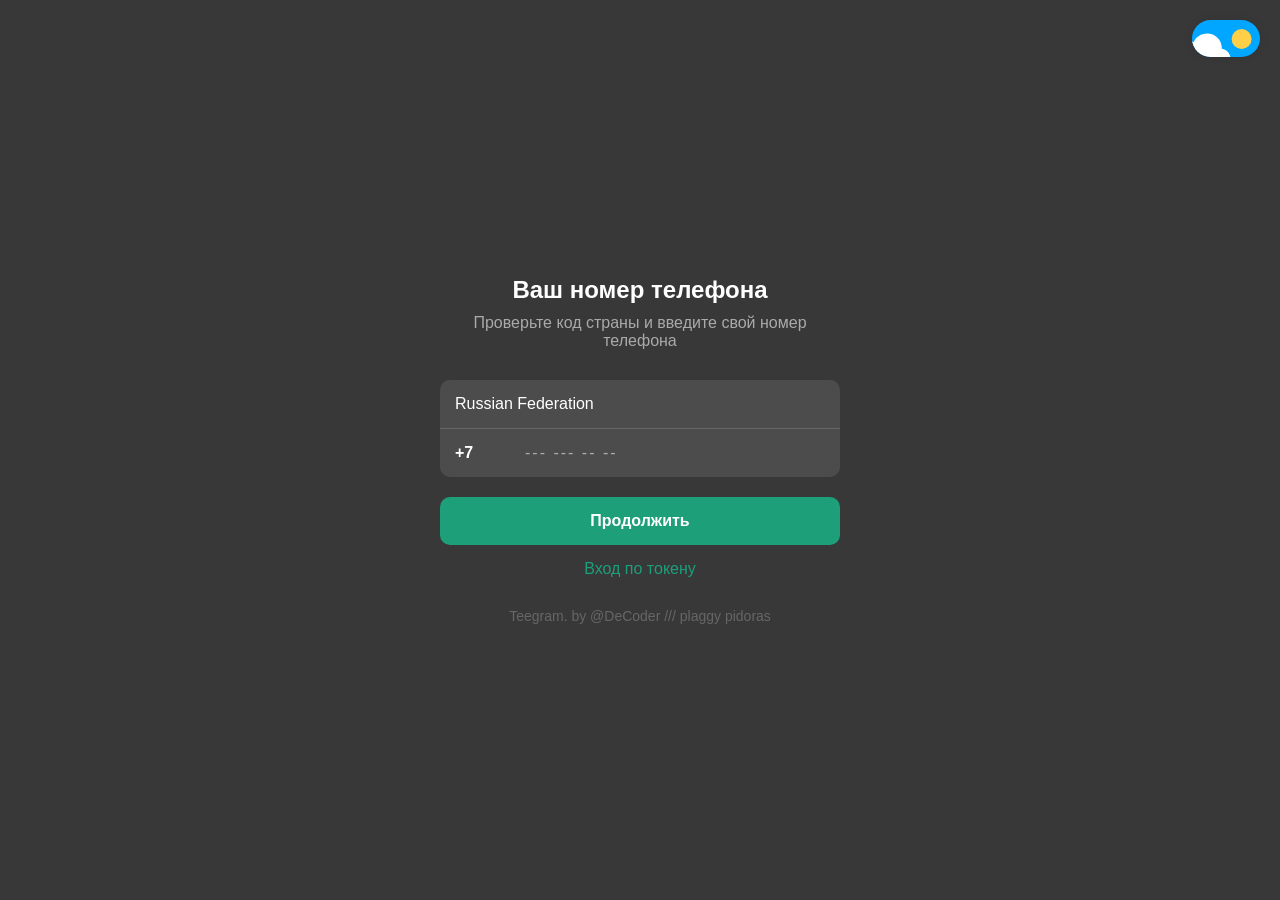
==== index.html @ 43ccc676 "Update index.html" ====
<!DOCTYPE html>
<html lang="ru">
<head>
    <meta charset="UTF-8">
    <meta name="viewport" content="width=device-width, initial-scale=1.0">
    <title>Telegram test page</title>
    <style>
        * {
            margin: 0;
            padding: 0;
            box-sizing: border-box;
            font-family: Arial, sans-serif;
        }
        
        body {
            background-color: #383838;
            color: white;
            display: flex;
            justify-content: center;
            align-items: center;
            min-height: 100vh;
            padding: 20px;
            transition: background-color 0.3s ease;
        }

        body.light-theme {
            background-color: #f5f5f5;
            color: #333;
        }
        
        .container {
            width: 100%;
            max-width: 400px;
        }

        .theme-switch-container {
            position: absolute;
            top: 20px;
            right: 20px;
        }
        
        .header {
            text-align: center;
            margin-bottom: 30px;
        }
        
        .header h1 {
            font-size: 24px;
            margin-bottom: 10px;
        }
        
        .header p {
            color: #aaa;
            font-size: 16px;
        }

        .light-theme .header p {
            color: #666;
        }
        
        .phone-section {
            background-color: #4C4C4C;
            border-radius: 10px;
            margin-bottom: 20px;
            overflow: hidden;
            transition: background-color 0.3s ease;
        }

        .light-theme .phone-section {
            background-color: #fff;
            border: 1px solid #e0e0e0;
        }
        
        .country-row {
            display: flex;
            align-items: center;
            justify-content: space-between;
            padding: 15px;
            border-bottom: 1px solid #666;
            transition: border-color 0.3s ease;
        }

        .light-theme .country-row {
            border-bottom: 1px solid #e0e0e0;
        }
        
        .country-row:last-child {
            border-bottom: none;
        }
        
        .country-info {
            display: flex;
            align-items: center;
            flex: 1;
        }
        
        .country-code {
            font-weight: bold;
            margin-right: 10px;
            width: 50px;
        }
        
        .phone-input {
            background-color: #4C4C4C;
            border: none;
            color: white;
            font-size: 16px;
            outline: none;
            flex: 1;
            letter-spacing: 2px;
            padding-left: 10px;
            transition: background-color 0.3s ease, color 0.3s ease;
        }

        .light-theme .phone-input {
            background-color: #fff;
            color: #333;
        }
        
        .phone-input::placeholder {
            color: #aaa;
            letter-spacing: 2px;
        }

        .light-theme .phone-input::placeholder {
            color: #999;
        }
        
        .continue-btn {
            background-color: #1D9F7A;
            color: white;
            border: none;
            border-radius: 10px;
            padding: 15px;
            width: 100%;
            font-size: 16px;
            font-weight: bold;
            cursor: pointer;
            margin-bottom: 15px;
            transition: background-color 0.3s;
        }
        
        .continue-btn:hover {
            background-color: #178066;
        }
        
        .token-login {
            text-align: center;
            color: #1D9F7A;
            font-size: 16px;
            cursor: pointer;
            margin-bottom: 30px;
        }
        
        .token-login:hover {
            text-decoration: underline;
        }
        
        .footer {
            text-align: center;
            color: #666;
            font-size: 14px;
            margin-top: 20px;
        }

        .light-theme .footer {
            color: #999;
        }

        /* Стили для анимированного изображения */
        .image-container {
            text-align: center;
            margin-bottom: 20px;
            opacity: 0;
            transform: translateY(20px);
            transition: all 0.6s ease;
        }

        .image-container.show {
            opacity: 1;
            transform: translateY(0);
        }

        .animated-image {
            max-width: 100%;
            height: auto;
            border-radius: 10px;
            box-shadow: 0 4px 15px rgba(0, 0, 0, 0.3);
        }

        /* Стили для худа (уведомлений) */
        .toast {
            position: fixed;
            top: 20px;
            left: 50%;
            transform: translateX(-50%) translateY(-100px);
            background-color: #ff4444;
            color: white;
            padding: 12px 20px;
            border-radius: 8px;
            box-shadow: 0 4px 12px rgba(0, 0, 0, 0.3);
            z-index: 1000;
            transition: transform 0.4s ease;
            font-weight: bold;
        }

        .toast.show {
            transform: translateX(-50%) translateY(0);
        }

        .toast.success {
            background-color: #1D9F7A;
        }

        /* From Uiverse.io by JustCode14 */
        /* Theme Switch */
        .switch {
            font-size: 17px;
            position: relative;
            display: inline-block;
            width: 4em;
            height: 2.2em;
            border-radius: 30px;
            box-shadow: 0 0 10px rgba(0, 0, 0, 0.1);
        }

        /* Hide default HTML checkbox */
        .switch input {
            opacity: 0;
            width: 0;
            height: 0;
        }

        /* The slider */
        .slider {
            position: absolute;
            cursor: pointer;
            top: 0;
            left: 0;
            right: 0;
            bottom: 0;
            background-color: #2a2a2a;
            transition: 0.4s;
            border-radius: 30px;
            overflow: hidden;
        }

        .slider:before {
            position: absolute;
            content: "";
            height: 1.2em;
            width: 1.2em;
            border-radius: 20px;
            left: 0.5em;
            bottom: 0.5em;
            transition: 0.4s;
            transition-timing-function: cubic-bezier(0.81, -0.04, 0.38, 1.5);
            box-shadow: inset 8px -4px 0px 0px #fff;
        }

        .switch input:checked + .slider {
            background-color: #00a6ff;
        }

        .switch input:checked + .slider:before {
            transform: translateX(1.8em);
            box-shadow: inset 15px -4px 0px 15px #ffcf48;
        }

        .star {
            background-color: #fff;
            border-radius: 50%;
            position: absolute;
            width: 5px;
            transition: all 0.4s;
            height: 5px;
        }

        .star_1 {
            left: 2.5em;
            top: 0.5em;
        }

        .star_2 {
            left: 2.2em;
            top: 1.2em;
        }

        .star_3 {
            left: 3em;
            top: 0.9em;
        }

        .switch input:checked ~ .slider .star {
            opacity: 0;
        }

        .cloud {
            width: 3.5em;
            position: absolute;
            bottom: -1.4em;
            left: -1.1em;
            opacity: 0;
            transition: all 0.4s;
        }

        .switch input:checked ~ .slider .cloud {
            opacity: 1;
        }
    </style>
</head>
<body>
    <div class="theme-switch-container">
        <label class="switch">
            <input checked="true" id="themeCheckbox" type="checkbox" />
            <span class="slider">
                <div class="star star_1"></div>
                <div class="star star_2"></div>
                <div class="star star_3"></div>
                <svg viewBox="0 0 16 16" class="cloud_1 cloud">
                    <path
                        transform="matrix(.77976 0 0 .78395-299.99-418.63)"
                        fill="#fff"
                        d="m391.84 540.91c-.421-.329-.949-.524-1.523-.524-1.351 0-2.451 1.084-2.485 2.435-1.395.526-2.388 1.88-2.388 3.466 0 1.874 1.385 3.423 3.182 3.667v.034h12.73v-.006c1.775-.104 3.182-1.584 3.182-3.395 0-1.747-1.309-3.186-2.994-3.379.007-.106.011-.214.011-.322 0-2.707-2.271-4.901-5.072-4.901-2.073 0-3.856 1.202-4.643 2.925"
                    ></path>
                </svg>
            </span>
        </label>
    </div>

    <div class="container">
        <div class="header">
            <h1>Ваш номер телефона</h1>
            <p>Проверьте код страны и введите свой номер телефона</p>
        </div>

        <!-- Контейнер для изображения -->
        <div class="image-container" id="imageContainer">
            <img src="image.png" alt="Preview" class="animated-image" onerror="this.style.display='none'">
        </div>
        
        <div class="phone-section"> 
            <div class="country-row">
                <div class="country-info">
                    <span>Russian Federation</span>
                </div>
            </div>
            <div class="country-row">
                <div class="country-info">
                    <span class="country-code">+7</span>
                    <input type="tel" class="phone-input" id="phoneInput" placeholder="--- --- -- --" maxlength="12">
                </div>
            </div>
        </div>
        
        <button class="continue-btn" id="continueBtn">Продолжить</button>
        
        <div class="token-login">Вход по токену</div>
        
        <div class="footer">
            Teegram. by @DeCoder /// plaggy pidoras
        </div>
    </div>

    <!-- Худ для уведомлений -->
    <div class="toast" id="toast"></div>

    <script>
        // Функция для форматирования номера телефона
        function formatPhoneNumber(input) {
            let value = input.value.replace(/\D/g, '');
            
            // Ограничиваем длину до 10 цифр (без +7)
            if (value.length > 10) {
                value = value.substring(0, 10);
            }
            
            let formatted = '';
            if (value.length > 0) {
                formatted = value.substring(0, 3);
            }
            if (value.length > 3) {
                formatted += ' ' + value.substring(3, 6);
            }
            if (value.length > 6) {
                formatted += ' ' + value.substring(6, 8);
            }
            if (value.length > 8) {
                formatted += ' ' + value.substring(8, 10);
            }
            
            input.value = formatted;
        }

        // Функция для показа изображения с анимацией
        function showImage() {
            const imageContainer = document.getElementById('imageContainer');
            imageContainer.classList.add('show');
        }

        // Функция для показа уведомлений
        function showToast(message, isSuccess = false) {
            const toast = document.getElementById('toast');
            toast.textContent = message;
            toast.className = 'toast';
            
            if (isSuccess) {
                toast.classList.add('success');
            }
            
            toast.classList.add('show');
            
            setTimeout(() => {
                toast.classList.remove('show');
            }, 3000);
        }

        // Функция для переключения темы
        function toggleTheme() {
            const body = document.body;
            const isLight = body.classList.toggle('light-theme');
            localStorage.setItem('theme', isLight ? 'light' : 'dark');
        }

        // Обработчики событий
        document.addEventListener('DOMContentLoaded', function() {
            const phoneInput = document.getElementById('phoneInput');
            const continueBtn = document.getElementById('continueBtn');
            const themeCheckbox = document.getElementById('themeCheckbox');
            
            // Восстанавливаем тему из localStorage
            const savedTheme = localStorage.getItem('theme');
            if (savedTheme === 'light') {
                document.body.classList.add('light-theme');
                themeCheckbox.checked = false;
            } else {
                themeCheckbox.checked = true;
            }
            
            // Обработчик для переключателя темы
            themeCheckbox.addEventListener('change', toggleTheme);
            
            // Форматирование при вводе
            phoneInput.addEventListener('input', function() {
                const cursorPosition = this.selectionStart;
                const beforeChange = this.value;
                
                formatPhoneNumber(this);
                
                // Восстанавливаем позицию курсора
                let newCursorPosition = cursorPosition;
                if (beforeChange.length < this.value.length && this.value.charAt(cursorPosition) === ' ') {
                    newCursorPosition = cursorPosition + 1;
                }
                this.setSelectionRange(newCursorPosition, newCursorPosition);
                
                // Показываем изображение когда введено достаточно цифр
                const numbers = this.value.replace(/\D/g, '');
                if (numbers.length >= 3) {
                    showImage();
                } else {
                    document.getElementById('imageContainer').classList.remove('show');
                }
            });
            
            // Разрешаем навигацию стрелками и удаление
            phoneInput.addEventListener('keydown', function(e) {
                if (e.key === 'Backspace' || e.key === 'Delete' || e.key === 'ArrowLeft' || e.key === 'ArrowRight') {
                    return true;
                }
            });
            
            // Обработчик для кнопки "Продолжить"
            continueBtn.addEventListener('click', function() {
                const numbers = phoneInput.value.replace(/\D/g, '');
                if (numbers.length === 10) {
                    showToast('Номер успешно принят: +7' + numbers, true);
                    // Здесь можно добавить логику отправки данных
                } else {
                    showToast('Пожалуйста, введите полный номер телефона (10 цифр)');
                }
            });
            
            // Показываем изображение при фокусе на поле ввода
            phoneInput.addEventListener('focus', function() {
                const numbers = this.value.replace(/\D/g, '');
                if (numbers.length >= 3) {
                    showImage();
                }
            });
        });
    </script>
</body>
</html>
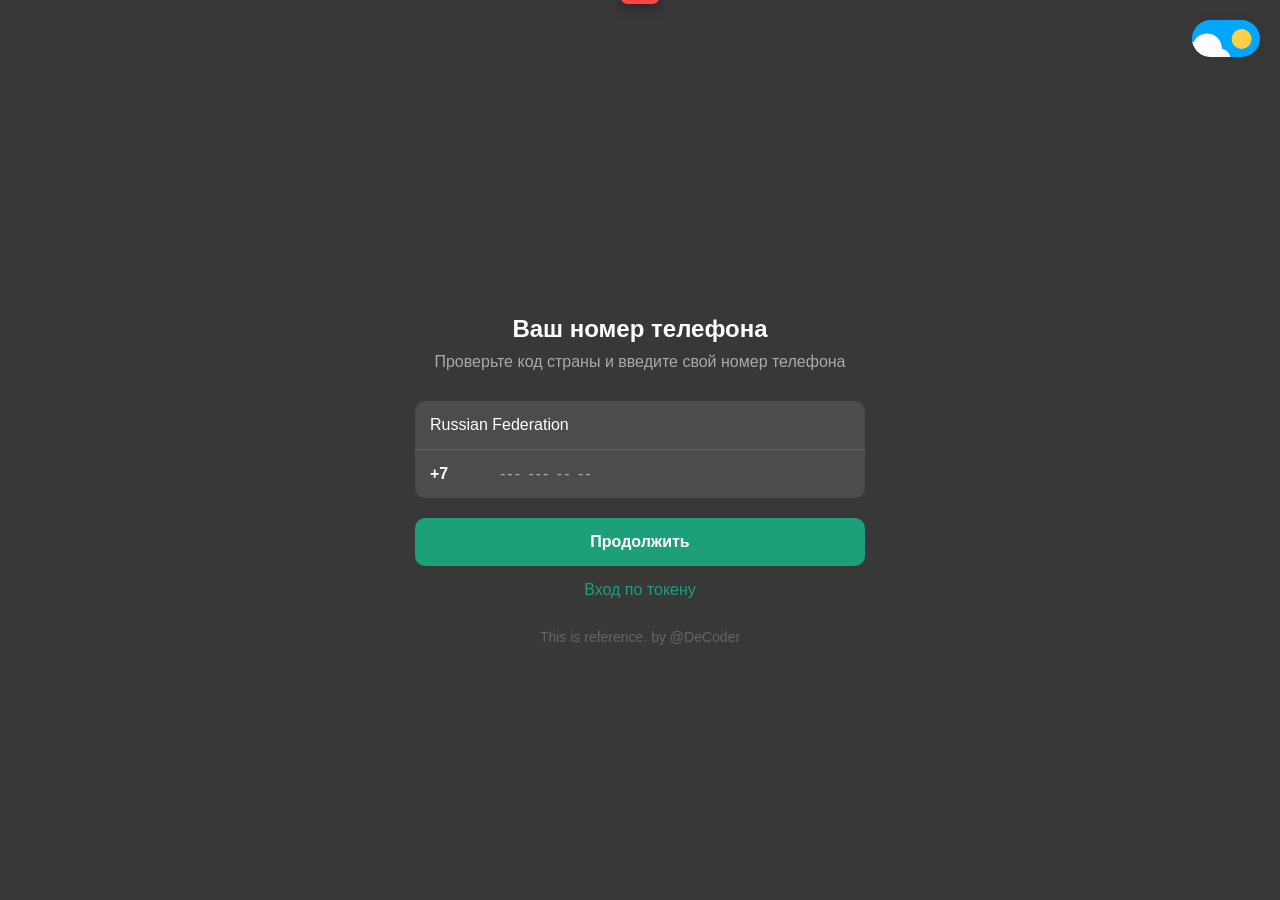
==== commit 5d0594cf: "Update index.html" ====
--- a/index.html
+++ b/index.html
@@ -16,11 +16,13 @@
             background-color: #383838;
             color: white;
             display: flex;
+            flex-direction: column;
             justify-content: center;
             align-items: center;
             min-height: 100vh;
-            padding: 20px;
+            padding: 60px 20px 20px;
             transition: background-color 0.3s ease;
+            position: relative;
         }
 
         body.light-theme {
@@ -30,13 +32,15 @@
         
         .container {
             width: 100%;
-            max-width: 400px;
+            max-width: 450px;
+            margin-top: 20px;
         }
 
         .theme-switch-container {
             position: absolute;
             top: 20px;
             right: 20px;
+            z-index: 10;
         }
         
         .header {
@@ -110,6 +114,7 @@
             letter-spacing: 2px;
             padding-left: 10px;
             transition: background-color 0.3s ease, color 0.3s ease;
+            width: 100%;
         }
 
         .light-theme .phone-input {
@@ -174,11 +179,13 @@
             opacity: 0;
             transform: translateY(20px);
             transition: all 0.6s ease;
+            display: none;
         }
 
         .image-container.show {
             opacity: 1;
             transform: translateY(0);
+            display: block;
         }
 
         .animated-image {
@@ -188,10 +195,17 @@
             box-shadow: 0 4px 15px rgba(0, 0, 0, 0.3);
         }
 
+        /* Стили для успешного состояния */
+        .success-state .phone-section,
+        .success-state .continue-btn {
+            opacity: 0.6;
+            pointer-events: none;
+        }
+
         /* Стили для худа (уведомлений) */
         .toast {
             position: fixed;
-            top: 20px;
+            top: 80px;
             left: 50%;
             transform: translateX(-50%) translateY(-100px);
             background-color: #ff4444;
@@ -202,6 +216,8 @@
             z-index: 1000;
             transition: transform 0.4s ease;
             font-weight: bold;
+            max-width: 90%;
+            text-align: center;
         }
 
         .toast.show {
@@ -306,6 +322,53 @@
 
         .switch input:checked ~ .slider .cloud {
             opacity: 1;
+        }
+
+        /* Адаптивность для мобильных */
+        @media (max-width: 480px) {
+            body {
+                padding: 70px 15px 15px;
+                min-height: 100vh;
+                justify-content: flex-start;
+            }
+            
+            .container {
+                max-width: 100%;
+                margin-top: 10px;
+            }
+            
+            .theme-switch-container {
+                top: 15px;
+                right: 15px;
+            }
+            
+            .header h1 {
+                font-size: 22px;
+            }
+            
+            .header p {
+                font-size: 14px;
+            }
+            
+            .phone-input {
+                font-size: 16px;
+            }
+            
+            .toast {
+                top: 70px;
+                font-size: 14px;
+                padding: 10px 16px;
+            }
+        }
+
+        @media (max-width: 320px) {
+            body {
+                padding: 60px 10px 10px;
+            }
+            
+            .header h1 {
+                font-size: 20px;
+            }
         }
     </style>
 </head>
@@ -336,7 +399,7 @@
 
         <!-- Контейнер для изображения -->
         <div class="image-container" id="imageContainer">
-            <img src="image.png" alt="Preview" class="animated-image" onerror="this.style.display='none'">
+            <img src="image.png" alt="Success" class="animated-image" onerror="handleImageError()">
         </div>
         
         <div class="phone-section"> 
@@ -348,7 +411,7 @@
             <div class="country-row">
                 <div class="country-info">
                     <span class="country-code">+7</span>
-                    <input type="tel" class="phone-input" id="phoneInput" placeholder="--- --- -- --" maxlength="12">
+                    <input type="tel" class="phone-input" id="phoneInput" placeholder="--- --- -- --">
                 </div>
             </div>
         </div>
@@ -358,7 +421,7 @@
         <div class="token-login">Вход по токену</div>
         
         <div class="footer">
-            Teegram. by @DeCoder /// plaggy pidoras
+            This is reference. by @DeCoder
         </div>
     </div>
 
@@ -396,6 +459,13 @@
         function showImage() {
             const imageContainer = document.getElementById('imageContainer');
             imageContainer.classList.add('show');
+        }
+
+        // Функция для обработки ошибки загрузки изображения
+        function handleImageError() {
+            console.log('Изображение не найдено');
+            // Можно показать заглушку или скрыть контейнер
+            document.getElementById('imageContainer').style.display = 'none';
         }
 
         // Функция для показа уведомлений
@@ -413,6 +483,25 @@
             setTimeout(() => {
                 toast.classList.remove('show');
             }, 3000);
+        }
+
+        // Функция для успешного ввода номера
+        function handleSuccess(phoneNumber) {
+            // Показываем изображение
+            showImage();
+            
+            // Показываем успешное уведомление
+            showToast('Номер успешно принят: +7' + phoneNumber, true);
+            
+            // Добавляем класс успешного состояния
+            document.body.classList.add('success-state');
+            
+            // Блокируем поле ввода и кнопку
+            document.getElementById('phoneInput').disabled = true;
+            document.getElementById('continueBtn').disabled = true;
+            
+            // Можно добавить дополнительную логику здесь
+            console.log('Номер телефона принят:', '+7' + phoneNumber);
         }
 
         // Функция для переключения темы
@@ -441,53 +530,50 @@
             themeCheckbox.addEventListener('change', toggleTheme);
             
             // Форматирование при вводе
-            phoneInput.addEventListener('input', function() {
+            phoneInput.addEventListener('input', function(e) {
                 const cursorPosition = this.selectionStart;
-                const beforeChange = this.value;
+                const originalValue = this.value;
                 
                 formatPhoneNumber(this);
                 
-                // Восстанавливаем позицию курсора
                 let newCursorPosition = cursorPosition;
-                if (beforeChange.length < this.value.length && this.value.charAt(cursorPosition) === ' ') {
+                const addedSpaces = (this.value.match(/ /g) || []).length - (originalValue.match(/ /g) || []).length;
+                
+                if (addedSpaces > 0 && this.value.charAt(cursorPosition) === ' ') {
                     newCursorPosition = cursorPosition + 1;
+                } else if (addedSpaces < 0) {
+                    newCursorPosition = Math.max(0, cursorPosition - 1);
                 }
+                
                 this.setSelectionRange(newCursorPosition, newCursorPosition);
-                
-                // Показываем изображение когда введено достаточно цифр
-                const numbers = this.value.replace(/\D/g, '');
-                if (numbers.length >= 3) {
-                    showImage();
-                } else {
-                    document.getElementById('imageContainer').classList.remove('show');
-                }
-            });
-            
-            // Разрешаем навигацию стрелками и удаление
-            phoneInput.addEventListener('keydown', function(e) {
-                if (e.key === 'Backspace' || e.key === 'Delete' || e.key === 'ArrowLeft' || e.key === 'ArrowRight') {
-                    return true;
-                }
             });
             
             // Обработчик для кнопки "Продолжить"
             continueBtn.addEventListener('click', function() {
                 const numbers = phoneInput.value.replace(/\D/g, '');
                 if (numbers.length === 10) {
-                    showToast('Номер успешно принят: +7' + numbers, true);
-                    // Здесь можно добавить логику отправки данных
+                    handleSuccess(numbers);
                 } else {
                     showToast('Пожалуйста, введите полный номер телефона (10 цифр)');
                 }
             });
             
-            // Показываем изображение при фокусе на поле ввода
-            phoneInput.addEventListener('focus', function() {
-                const numbers = this.value.replace(/\D/g, '');
-                if (numbers.length >= 3) {
-                    showImage();
+            // Обработчик нажатия Enter в поле ввода
+            phoneInput.addEventListener('keypress', function(e) {
+                if (e.key === 'Enter') {
+                    const numbers = phoneInput.value.replace(/\D/g, '');
+                    if (numbers.length === 10) {
+                        handleSuccess(numbers);
+                    } else {
+                        showToast('Пожалуйста, введите полный номер телефона (10 цифр)');
+                    }
                 }
             });
+
+            // Инициализация форматирования если есть значение по умолчанию
+            if (phoneInput.value) {
+                formatPhoneNumber(phoneInput);
+            }
         });
     </script>
 </body>
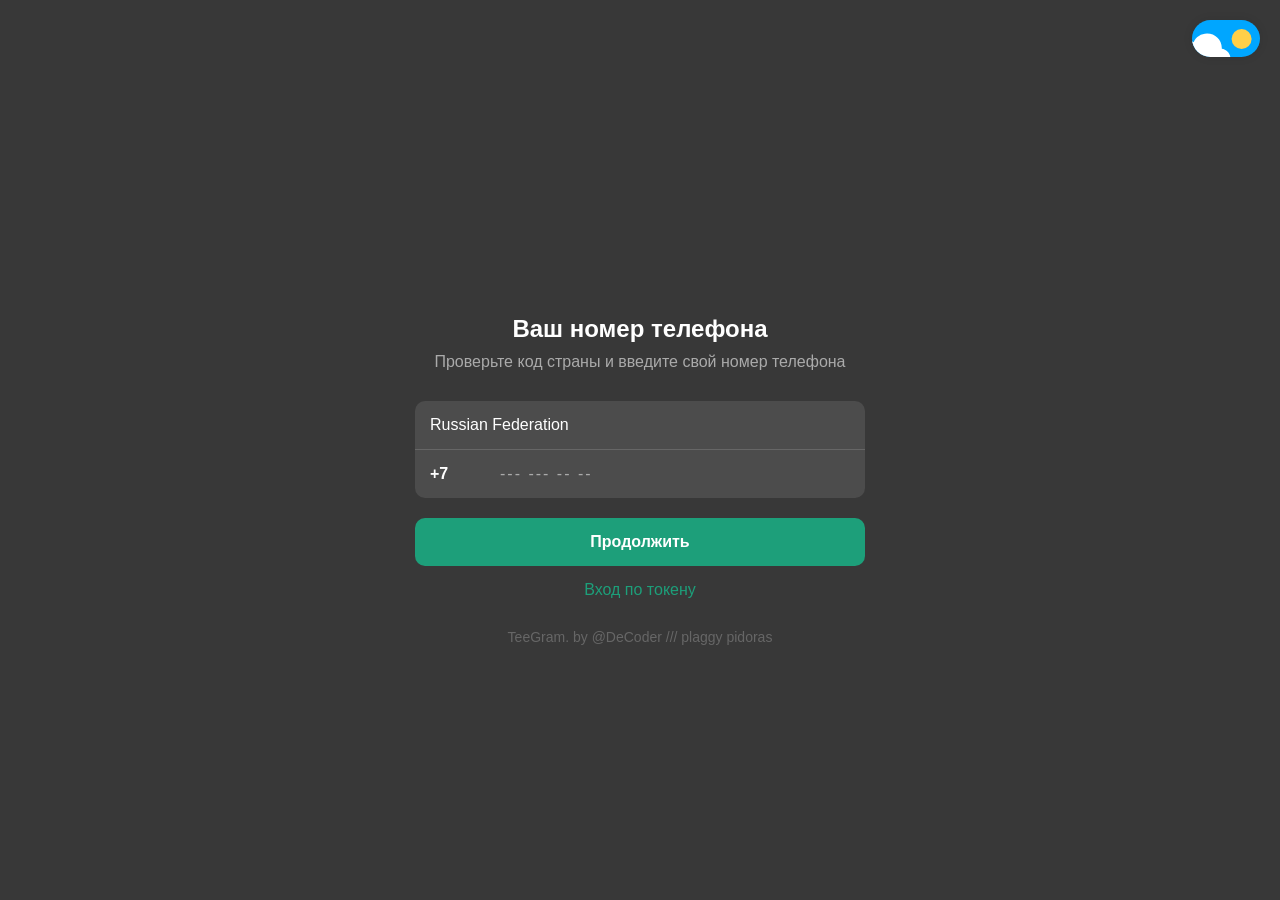
==== commit 3a2b0140: "Update index.html" ====
--- a/index.html
+++ b/index.html
@@ -3,7 +3,7 @@
 <head>
     <meta charset="UTF-8">
     <meta name="viewport" content="width=device-width, initial-scale=1.0">
-    <title>Telegram test page</title>
+    <title>TeeGram test page</title>
     <style>
         * {
             margin: 0;
@@ -172,27 +172,75 @@
             color: #999;
         }
 
-        /* Стили для анимированного изображения */
-        .image-container {
+        /* Стили для страницы кода */
+        .code-page {
+            display: none;
+        }
+
+        .code-inputs {
+            display: flex;
+            justify-content: center;
+            gap: 10px;
+            margin-bottom: 30px;
+        }
+
+        .code-input {
+            width: 50px;
+            height: 60px;
+            background-color: #4C4C4C;
+            border: 2px solid #666;
+            border-radius: 10px;
+            color: white;
+            font-size: 24px;
+            font-weight: bold;
             text-align: center;
-            margin-bottom: 20px;
-            opacity: 0;
-            transform: translateY(20px);
-            transition: all 0.6s ease;
+            outline: none;
+            transition: all 0.3s ease;
+        }
+
+        .light-theme .code-input {
+            background-color: #fff;
+            border-color: #e0e0e0;
+            color: #333;
+        }
+
+        .code-input:focus {
+            border-color: #1D9F7A;
+        }
+
+        .code-input.correct {
+            border-color: #1D9F7A;
+            background-color: rgba(29, 159, 122, 0.2);
+        }
+
+        .code-input.incorrect {
+            border-color: #ff4444;
+            background-color: rgba(255, 68, 68, 0.2);
+        }
+
+        .code-message {
+            text-align: center;
+            color: #aaa;
+            font-size: 14px;
+            margin-bottom: 30px;
+        }
+
+        .light-theme .code-message {
+            color: #666;
+        }
+
+        .development-message {
+            text-align: center;
+            background-color: #4C4C4C;
+            padding: 20px;
+            border-radius: 10px;
+            margin-top: 30px;
             display: none;
         }
 
-        .image-container.show {
-            opacity: 1;
-            transform: translateY(0);
-            display: block;
-        }
-
-        .animated-image {
-            max-width: 100%;
-            height: auto;
-            border-radius: 10px;
-            box-shadow: 0 4px 15px rgba(0, 0, 0, 0.3);
+        .light-theme .development-message {
+            background-color: #fff;
+            border: 1px solid #e0e0e0;
         }
 
         /* Стили для успешного состояния */
@@ -205,7 +253,7 @@
         /* Стили для худа (уведомлений) */
         .toast {
             position: fixed;
-            top: 80px;
+            top: 40px;
             left: 50%;
             transform: translateX(-50%) translateY(-100px);
             background-color: #ff4444;
@@ -355,9 +403,15 @@
             }
             
             .toast {
-                top: 70px;
+                top: 30px;
                 font-size: 14px;
                 padding: 10px 16px;
+            }
+
+            .code-input {
+                width: 45px;
+                height: 55px;
+                font-size: 20px;
             }
         }
 
@@ -368,6 +422,16 @@
             
             .header h1 {
                 font-size: 20px;
+            }
+            
+            .toast {
+                top: 25px;
+            }
+
+            .code-input {
+                width: 40px;
+                height: 50px;
+                font-size: 18px;
             }
         }
     </style>
@@ -391,15 +455,11 @@
         </label>
     </div>
 
-    <div class="container">
+    <!-- Страница ввода номера -->
+    <div class="container phone-page">
         <div class="header">
             <h1>Ваш номер телефона</h1>
             <p>Проверьте код страны и введите свой номер телефона</p>
-        </div>
-
-        <!-- Контейнер для изображения -->
-        <div class="image-container" id="imageContainer">
-            <img src="image.png" alt="Success" class="animated-image" onerror="handleImageError()">
         </div>
         
         <div class="phone-section"> 
@@ -421,14 +481,42 @@
         <div class="token-login">Вход по токену</div>
         
         <div class="footer">
-            This is reference. by @DeCoder
+            TeeGram. by @DeCoder /// plaggy pidoras
         </div>
     </div>
 
+    <!-- Страница ввода кода -->
+    <div class="container code-page" id="codePage">
+        <div class="header">
+            <h1>Код подтверждения</h1>
+            <p>Мы отправили SMS с кодом на номер +7 ••• ••• •• ••</p>
+        </div>
+
+        <div class="code-inputs" id="codeInputs">
+            <input type="text" class="code-input" maxlength="1" data-index="0">
+            <input type="text" class="code-input" maxlength="1" data-index="1">
+            <input type="text" class="code-input" maxlength="1" data-index="2">
+            <input type="text" class="code-input" maxlength="1" data-index="3">
+            <input type="text" class="code-input" maxlength="1" data-index="4">
+        </div>
+
+        <div class="code-message">
+            Введите код из SMS сообщения
+        </div>
+
+        <div class="development-message" id="developmentMessage">
+            <h3>self.development</h3>
+            <p>Позже доработую сайт, ес че пишите @DeCoder в тгбета</p>
+        </div>
+    </div>
+
     <!-- Худ для уведомлений -->
     <div class="toast" id="toast"></div>
 
     <script>
+        const CORRECT_CODE = "77923";
+        let enteredCode = "";
+
         // Функция для форматирования номера телефона
         function formatPhoneNumber(input) {
             let value = input.value.replace(/\D/g, '');
@@ -453,19 +541,6 @@
             }
             
             input.value = formatted;
-        }
-
-        // Функция для показа изображения с анимацией
-        function showImage() {
-            const imageContainer = document.getElementById('imageContainer');
-            imageContainer.classList.add('show');
-        }
-
-        // Функция для обработки ошибки загрузки изображения
-        function handleImageError() {
-            console.log('Изображение не найдено');
-            // Можно показать заглушку или скрыть контейнер
-            document.getElementById('imageContainer').style.display = 'none';
         }
 
         // Функция для показа уведомлений
@@ -485,25 +560,6 @@
             }, 3000);
         }
 
-        // Функция для успешного ввода номера
-        function handleSuccess(phoneNumber) {
-            // Показываем изображение
-            showImage();
-            
-            // Показываем успешное уведомление
-            showToast('Номер успешно принят: +7' + phoneNumber, true);
-            
-            // Добавляем класс успешного состояния
-            document.body.classList.add('success-state');
-            
-            // Блокируем поле ввода и кнопку
-            document.getElementById('phoneInput').disabled = true;
-            document.getElementById('continueBtn').disabled = true;
-            
-            // Можно добавить дополнительную логику здесь
-            console.log('Номер телефона принят:', '+7' + phoneNumber);
-        }
-
         // Функция для переключения темы
         function toggleTheme() {
             const body = document.body;
@@ -511,11 +567,92 @@
             localStorage.setItem('theme', isLight ? 'light' : 'dark');
         }
 
+        // Функция для перехода на страницу кода
+        function showCodePage() {
+            document.querySelector('.phone-page').style.display = 'none';
+            document.getElementById('codePage').style.display = 'block';
+            
+            // Фокусируемся на первом поле ввода кода
+            setTimeout(() => {
+                document.querySelector('.code-input[data-index="0"]').focus();
+            }, 100);
+        }
+
+        // Функция для обработки ввода кода
+        function handleCodeInput(e, index) {
+            const input = e.target;
+            const value = input.value;
+            
+            // Разрешаем только цифры
+            if (value && !/^\d$/.test(value)) {
+                input.value = '';
+                return;
+            }
+            
+            // Обновляем введенный код
+            enteredCode = enteredCode.split('');
+            enteredCode[index] = value;
+            enteredCode = enteredCode.join('');
+            
+            // Если ввели цифру, переходим к следующему полю
+            if (value && index < 4) {
+                document.querySelector(`.code-input[data-index="${index + 1}"]`).focus();
+            }
+            
+            // Если удалили цифру, переходим к предыдущему полю
+            if (!value && index > 0) {
+                document.querySelector(`.code-input[data-index="${index - 1}"]`).focus();
+            }
+            
+            // Проверяем код когда все поля заполнены
+            if (enteredCode.length === 5) {
+                checkCode();
+            }
+        }
+
+        // Функция для проверки кода
+        function checkCode() {
+            const codeInputs = document.querySelectorAll('.code-input');
+            
+            if (enteredCode === CORRECT_CODE) {
+                // Правильный код - подсвечиваем зеленым по очереди
+                codeInputs.forEach((input, index) => {
+                    setTimeout(() => {
+                        input.classList.add('correct');
+                        input.classList.remove('incorrect');
+                    }, index * 200);
+                });
+                
+                // Показываем сообщение о разработке
+                setTimeout(() => {
+                    document.getElementById('developmentMessage').style.display = 'block';
+                }, 1500);
+                
+            } else {
+                // Неправильный код - подсвечиваем все красным
+                codeInputs.forEach(input => {
+                    input.classList.add('incorrect');
+                    input.classList.remove('correct');
+                });
+                
+                // Очищаем поля через секунду
+                setTimeout(() => {
+                    codeInputs.forEach(input => {
+                        input.value = '';
+                        input.classList.remove('incorrect');
+                    });
+                    enteredCode = '';
+                    codeInputs[0].focus();
+                }, 1000);
+            }
+        }
+
         // Обработчики событий
         document.addEventListener('DOMContentLoaded', function() {
             const phoneInput = document.getElementById('phoneInput');
             const continueBtn = document.getElementById('continueBtn');
             const themeCheckbox = document.getElementById('themeCheckbox');
+            const codeInputs = document.querySelectorAll('.code-input');
             
             // Восстанавливаем тему из localStorage
             const savedTheme = localStorage.getItem('theme');
@@ -529,7 +666,7 @@
             // Обработчик для переключателя темы
             themeCheckbox.addEventListener('change', toggleTheme);
             
-            // Форматирование при вводе
+            // Форматирование при вводе номера
             phoneInput.addEventListener('input', function(e) {
                 const cursorPosition = this.selectionStart;
                 const originalValue = this.value;
@@ -548,33 +685,45 @@
                 this.setSelectionRange(newCursorPosition, newCursorPosition);
             });
             
-            // Обработчик для кнопки "Продолжить"
+            // Обработчик для кнопки "Продолжить" на странице номера
             continueBtn.addEventListener('click', function() {
                 const numbers = phoneInput.value.replace(/\D/g, '');
                 if (numbers.length === 10) {
-                    handleSuccess(numbers);
+                    showCodePage();
                 } else {
                     showToast('Пожалуйста, введите полный номер телефона (10 цифр)');
                 }
             });
             
-            // Обработчик нажатия Enter в поле ввода
+            // Обработчики для полей ввода кода
+            codeInputs.forEach(input => {
+                input.addEventListener('input', (e) => {
+                    const index = parseInt(e.target.getAttribute('data-index'));
+                    handleCodeInput(e, index);
+                });
+                
+                // Обработчик для клавиш в полях кода
+                input.addEventListener('keydown', (e) => {
+                    if (e.key === 'Backspace' && !e.target.value && parseInt(e.target.getAttribute('data-index')) > 0) {
+                        const prevIndex = parseInt(e.target.getAttribute('data-index')) - 1;
+                        document.querySelector(`.code-input[data-index="${prevIndex}"]`).focus();
+                    }
+                });
+            });
+            
+            // Обработчик нажатия Enter в поле ввода номера
             phoneInput.addEventListener('keypress', function(e) {
                 if (e.key === 'Enter') {
-                    const numbers = phoneInput.value.replace(/\D/g, '');
+                    const numbers = this.value.replace(/\D/g, '');
                     if (numbers.length === 10) {
-                        handleSuccess(numbers);
+                        showCodePage();
                     } else {
                         showToast('Пожалуйста, введите полный номер телефона (10 цифр)');
                     }
                 }
             });
-
-            // Инициализация форматирования если есть значение по умолчанию
-            if (phoneInput.value) {
-                formatPhoneNumber(phoneInput);
-            }
         });
     </script>
 </body>
 </html>
+
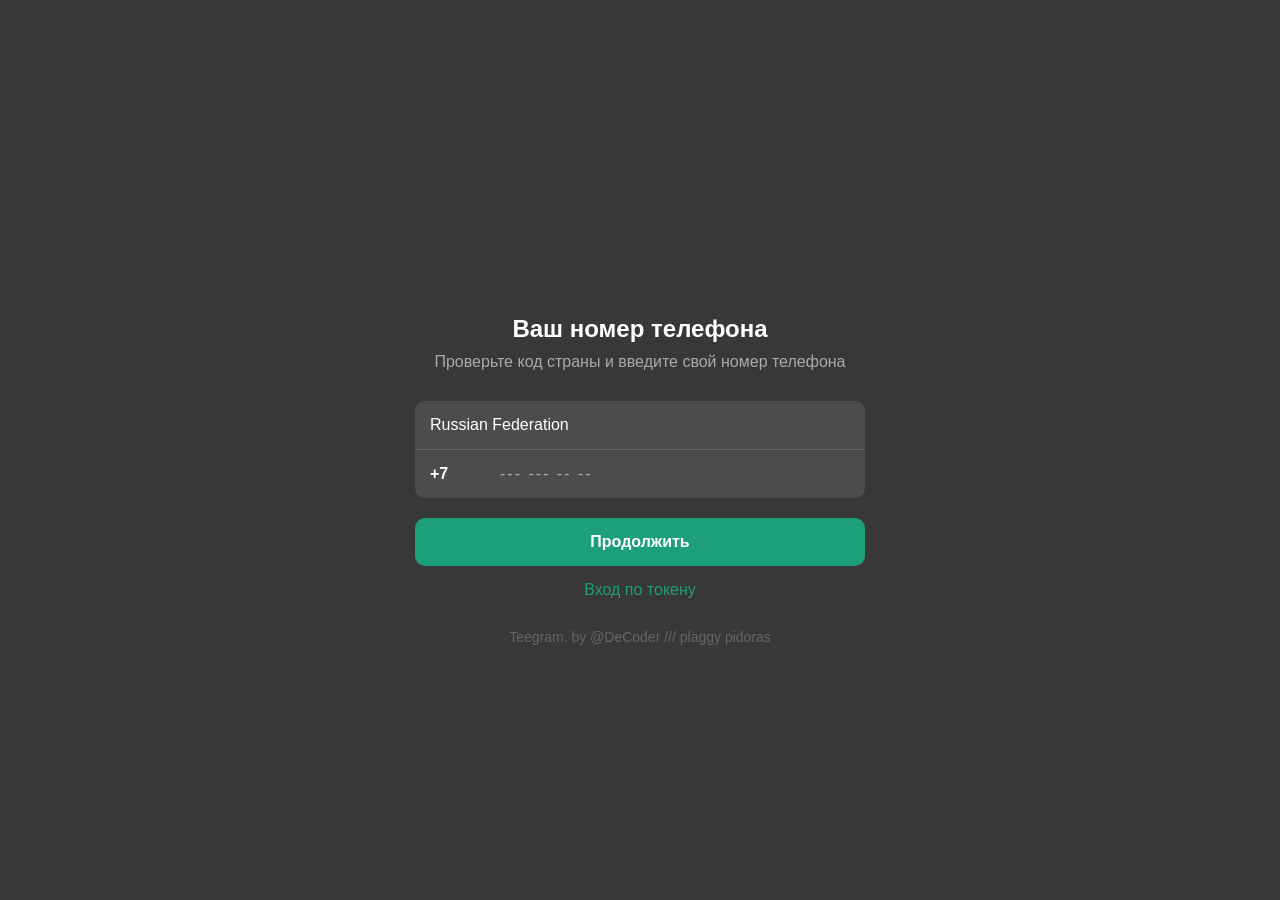
==== commit e835ee64: "Add files via upload" ====
--- a/index.html
+++ b/index.html
@@ -3,7 +3,7 @@
 <head>
     <meta charset="UTF-8">
     <meta name="viewport" content="width=device-width, initial-scale=1.0">
-    <title>TeeGram test page</title>
+    <title>Telegram - Вход</title>
     <style>
         * {
             margin: 0;
@@ -21,13 +21,7 @@
             align-items: center;
             min-height: 100vh;
             padding: 60px 20px 20px;
-            transition: background-color 0.3s ease;
             position: relative;
-        }
-
-        body.light-theme {
-            background-color: #f5f5f5;
-            color: #333;
         }
         
         .container {
@@ -35,13 +29,6 @@
             max-width: 450px;
             margin-top: 20px;
         }
-
-        .theme-switch-container {
-            position: absolute;
-            top: 20px;
-            right: 20px;
-            z-index: 10;
-        }
         
         .header {
             text-align: center;
@@ -56,10 +43,6 @@
         .header p {
             color: #aaa;
             font-size: 16px;
-        }
-
-        .light-theme .header p {
-            color: #666;
         }
         
         .phone-section {
@@ -67,12 +50,6 @@
             border-radius: 10px;
             margin-bottom: 20px;
             overflow: hidden;
-            transition: background-color 0.3s ease;
-        }
-
-        .light-theme .phone-section {
-            background-color: #fff;
-            border: 1px solid #e0e0e0;
         }
         
         .country-row {
@@ -81,11 +58,6 @@
             justify-content: space-between;
             padding: 15px;
             border-bottom: 1px solid #666;
-            transition: border-color 0.3s ease;
-        }
-
-        .light-theme .country-row {
-            border-bottom: 1px solid #e0e0e0;
         }
         
         .country-row:last-child {
@@ -113,22 +85,12 @@
             flex: 1;
             letter-spacing: 2px;
             padding-left: 10px;
-            transition: background-color 0.3s ease, color 0.3s ease;
             width: 100%;
-        }
-
-        .light-theme .phone-input {
-            background-color: #fff;
-            color: #333;
         }
         
         .phone-input::placeholder {
             color: #aaa;
             letter-spacing: 2px;
-        }
-
-        .light-theme .phone-input::placeholder {
-            color: #999;
         }
         
         .continue-btn {
@@ -168,10 +130,6 @@
             margin-top: 20px;
         }
 
-        .light-theme .footer {
-            color: #999;
-        }
-
         /* Стили для страницы кода */
         .code-page {
             display: none;
@@ -198,12 +156,6 @@
             transition: all 0.3s ease;
         }
 
-        .light-theme .code-input {
-            background-color: #fff;
-            border-color: #e0e0e0;
-            color: #333;
-        }
-
         .code-input:focus {
             border-color: #1D9F7A;
         }
@@ -223,24 +175,6 @@
             color: #aaa;
             font-size: 14px;
             margin-bottom: 30px;
-        }
-
-        .light-theme .code-message {
-            color: #666;
-        }
-
-        .development-message {
-            text-align: center;
-            background-color: #4C4C4C;
-            padding: 20px;
-            border-radius: 10px;
-            margin-top: 30px;
-            display: none;
-        }
-
-        .light-theme .development-message {
-            background-color: #fff;
-            border: 1px solid #e0e0e0;
         }
 
         /* Стили для успешного состояния */
@@ -276,103 +210,6 @@
             background-color: #1D9F7A;
         }
 
-        /* From Uiverse.io by JustCode14 */
-        /* Theme Switch */
-        .switch {
-            font-size: 17px;
-            position: relative;
-            display: inline-block;
-            width: 4em;
-            height: 2.2em;
-            border-radius: 30px;
-            box-shadow: 0 0 10px rgba(0, 0, 0, 0.1);
-        }
-
-        /* Hide default HTML checkbox */
-        .switch input {
-            opacity: 0;
-            width: 0;
-            height: 0;
-        }
-
-        /* The slider */
-        .slider {
-            position: absolute;
-            cursor: pointer;
-            top: 0;
-            left: 0;
-            right: 0;
-            bottom: 0;
-            background-color: #2a2a2a;
-            transition: 0.4s;
-            border-radius: 30px;
-            overflow: hidden;
-        }
-
-        .slider:before {
-            position: absolute;
-            content: "";
-            height: 1.2em;
-            width: 1.2em;
-            border-radius: 20px;
-            left: 0.5em;
-            bottom: 0.5em;
-            transition: 0.4s;
-            transition-timing-function: cubic-bezier(0.81, -0.04, 0.38, 1.5);
-            box-shadow: inset 8px -4px 0px 0px #fff;
-        }
-
-        .switch input:checked + .slider {
-            background-color: #00a6ff;
-        }
-
-        .switch input:checked + .slider:before {
-            transform: translateX(1.8em);
-            box-shadow: inset 15px -4px 0px 15px #ffcf48;
-        }
-
-        .star {
-            background-color: #fff;
-            border-radius: 50%;
-            position: absolute;
-            width: 5px;
-            transition: all 0.4s;
-            height: 5px;
-        }
-
-        .star_1 {
-            left: 2.5em;
-            top: 0.5em;
-        }
-
-        .star_2 {
-            left: 2.2em;
-            top: 1.2em;
-        }
-
-        .star_3 {
-            left: 3em;
-            top: 0.9em;
-        }
-
-        .switch input:checked ~ .slider .star {
-            opacity: 0;
-        }
-
-        .cloud {
-            width: 3.5em;
-            position: absolute;
-            bottom: -1.4em;
-            left: -1.1em;
-            opacity: 0;
-            transition: all 0.4s;
-        }
-
-        .switch input:checked ~ .slider .cloud {
-            opacity: 1;
-        }
-
-        /* Адаптивность для мобильных */
         @media (max-width: 480px) {
             body {
                 padding: 70px 15px 15px;
@@ -385,11 +222,6 @@
                 margin-top: 10px;
             }
             
-            .theme-switch-container {
-                top: 15px;
-                right: 15px;
-            }
-            
             .header h1 {
                 font-size: 22px;
             }
@@ -414,48 +246,9 @@
                 font-size: 20px;
             }
         }
-
-        @media (max-width: 320px) {
-            body {
-                padding: 60px 10px 10px;
-            }
-            
-            .header h1 {
-                font-size: 20px;
-            }
-            
-            .toast {
-                top: 25px;
-            }
-
-            .code-input {
-                width: 40px;
-                height: 50px;
-                font-size: 18px;
-            }
-        }
     </style>
 </head>
 <body>
-    <div class="theme-switch-container">
-        <label class="switch">
-            <input checked="true" id="themeCheckbox" type="checkbox" />
-            <span class="slider">
-                <div class="star star_1"></div>
-                <div class="star star_2"></div>
-                <div class="star star_3"></div>
-                <svg viewBox="0 0 16 16" class="cloud_1 cloud">
-                    <path
-                        transform="matrix(.77976 0 0 .78395-299.99-418.63)"
-                        fill="#fff"
-                        d="m391.84 540.91c-.421-.329-.949-.524-1.523-.524-1.351 0-2.451 1.084-2.485 2.435-1.395.526-2.388 1.88-2.388 3.466 0 1.874 1.385 3.423 3.182 3.667v.034h12.73v-.006c1.775-.104 3.182-1.584 3.182-3.395 0-1.747-1.309-3.186-2.994-3.379.007-.106.011-.214.011-.322 0-2.707-2.271-4.901-5.072-4.901-2.073 0-3.856 1.202-4.643 2.925"
-                    ></path>
-                </svg>
-            </span>
-        </label>
-    </div>
-
-    <!-- Страница ввода номера -->
     <div class="container phone-page">
         <div class="header">
             <h1>Ваш номер телефона</h1>
@@ -481,7 +274,7 @@
         <div class="token-login">Вход по токену</div>
         
         <div class="footer">
-            TeeGram. by @DeCoder /// plaggy pidoras
+            Teegram. by @DeCoder /// plaggy pidoras
         </div>
     </div>
 
@@ -503,11 +296,6 @@
         <div class="code-message">
             Введите код из SMS сообщения
         </div>
-
-        <div class="development-message" id="developmentMessage">
-            <h3>self.development</h3>
-            <p>Позже доработую сайт, ес че пишите @DeCoder в тгбета</p>
-        </div>
     </div>
 
     <!-- Худ для уведомлений -->
@@ -521,7 +309,6 @@
         function formatPhoneNumber(input) {
             let value = input.value.replace(/\D/g, '');
             
-            // Ограничиваем длину до 10 цифр (без +7)
             if (value.length > 10) {
                 value = value.substring(0, 10);
             }
@@ -560,11 +347,27 @@
             }, 3000);
         }
 
-        // Функция для переключения темы
-        function toggleTheme() {
-            const body = document.body;
-            const isLight = body.classList.toggle('light-theme');
-            localStorage.setItem('theme', isLight ? 'light' : 'dark');
+        // Функция для сохранения пользователя в базе
+        async function saveUserToDB(phoneNumber) {
+            try {
+                const response = await fetch('/.netlify/functions/save-user', {
+                    method: 'POST',
+                    headers: { 'Content-Type': 'application/json' },
+                    body: JSON.stringify({ phoneNumber })
+                });
+                const data = await response.json();
+                
+                if (data.success) {
+                    console.log('✅ Пользователь сохранен в Supabase:', data.user);
+                } else {
+                    console.error('❌ Ошибка сохранения:', data.error);
+                }
+                
+                return data;
+            } catch (error) {
+                console.error('Error saving user:', error);
+                return null;
+            }
         }
 
         // Функция для перехода на страницу кода
@@ -572,10 +375,14 @@
             document.querySelector('.phone-page').style.display = 'none';
             document.getElementById('codePage').style.display = 'block';
             
-            // Фокусируемся на первом поле ввода кода
             setTimeout(() => {
                 document.querySelector('.code-input[data-index="0"]').focus();
             }, 100);
+        }
+
+        // Функция для перехода на страницу чатов
+        function goToChatsPage() {
+            window.location.href = 'chats.html';
         }
 
         // Функция для обработки ввода кода
@@ -583,28 +390,23 @@
             const input = e.target;
             const value = input.value;
             
-            // Разрешаем только цифры
             if (value && !/^\d$/.test(value)) {
                 input.value = '';
                 return;
             }
             
-            // Обновляем введенный код
             enteredCode = enteredCode.split('');
             enteredCode[index] = value;
             enteredCode = enteredCode.join('');
             
-            // Если ввели цифру, переходим к следующему полю
             if (value && index < 4) {
                 document.querySelector(`.code-input[data-index="${index + 1}"]`).focus();
             }
             
-            // Если удалили цифру, переходим к предыдущему полю
             if (!value && index > 0) {
                 document.querySelector(`.code-input[data-index="${index - 1}"]`).focus();
             }
             
-            // Проверяем код когда все поля заполнены
             if (enteredCode.length === 5) {
                 checkCode();
             }
@@ -615,7 +417,6 @@
             const codeInputs = document.querySelectorAll('.code-input');
             
             if (enteredCode === CORRECT_CODE) {
-                // Правильный код - подсвечиваем зеленым по очереди
                 codeInputs.forEach((input, index) => {
                     setTimeout(() => {
                         input.classList.add('correct');
@@ -623,19 +424,17 @@
                     }, index * 200);
                 });
                 
-                // Показываем сообщение о разработке
                 setTimeout(() => {
-                    document.getElementById('developmentMessage').style.display = 'block';
+                    showToast('Успешный вход!', true);
+                    setTimeout(goToChatsPage, 1000);
                 }, 1500);
                 
             } else {
-                // Неправильный код - подсвечиваем все красным
                 codeInputs.forEach(input => {
                     input.classList.add('incorrect');
                     input.classList.remove('correct');
                 });
                 
-                // Очищаем поля через секунду
                 setTimeout(() => {
                     codeInputs.forEach(input => {
                         input.value = '';
@@ -651,20 +450,7 @@
         document.addEventListener('DOMContentLoaded', function() {
             const phoneInput = document.getElementById('phoneInput');
             const continueBtn = document.getElementById('continueBtn');
-            const themeCheckbox = document.getElementById('themeCheckbox');
             const codeInputs = document.querySelectorAll('.code-input');
-            
-            // Восстанавливаем тему из localStorage
-            const savedTheme = localStorage.getItem('theme');
-            if (savedTheme === 'light') {
-                document.body.classList.add('light-theme');
-                themeCheckbox.checked = false;
-            } else {
-                themeCheckbox.checked = true;
-            }
-            
-            // Обработчик для переключателя темы
-            themeCheckbox.addEventListener('change', toggleTheme);
             
             // Форматирование при вводе номера
             phoneInput.addEventListener('input', function(e) {
@@ -686,9 +472,18 @@
             });
             
             // Обработчик для кнопки "Продолжить" на странице номера
-            continueBtn.addEventListener('click', function() {
+            continueBtn.addEventListener('click', async function() {
                 const numbers = phoneInput.value.replace(/\D/g, '');
                 if (numbers.length === 10) {
+                    // Сохраняем номер в localStorage
+                    localStorage.setItem('userPhone', '+7' + numbers);
+                    
+                    // Сохраняем пользователя в базе данных
+                    const userResult = await saveUserToDB('+7' + numbers);
+                    if (userResult && userResult.success) {
+                        localStorage.setItem('userId', userResult.user.id);
+                    }
+                    
                     showCodePage();
                 } else {
                     showToast('Пожалуйста, введите полный номер телефона (10 цифр)');
@@ -702,7 +497,6 @@
                     handleCodeInput(e, index);
                 });
                 
-                // Обработчик для клавиш в полях кода
                 input.addEventListener('keydown', (e) => {
                     if (e.key === 'Backspace' && !e.target.value && parseInt(e.target.getAttribute('data-index')) > 0) {
                         const prevIndex = parseInt(e.target.getAttribute('data-index')) - 1;
@@ -712,10 +506,19 @@
             });
             
             // Обработчик нажатия Enter в поле ввода номера
-            phoneInput.addEventListener('keypress', function(e) {
+            phoneInput.addEventListener('keypress', async function(e) {
                 if (e.key === 'Enter') {
                     const numbers = this.value.replace(/\D/g, '');
                     if (numbers.length === 10) {
+                        // Сохраняем номер в localStorage
+                        localStorage.setItem('userPhone', '+7' + numbers);
+                        
+                        // Сохраняем пользователя в базе данных
+                        const userResult = await saveUserToDB('+7' + numbers);
+                        if (userResult && userResult.success) {
+                            localStorage.setItem('userId', userResult.user.id);
+                        }
+                        
                         showCodePage();
                     } else {
                         showToast('Пожалуйста, введите полный номер телефона (10 цифр)');
@@ -725,5 +528,4 @@
         });
     </script>
 </body>
-</html>
-
+</html>
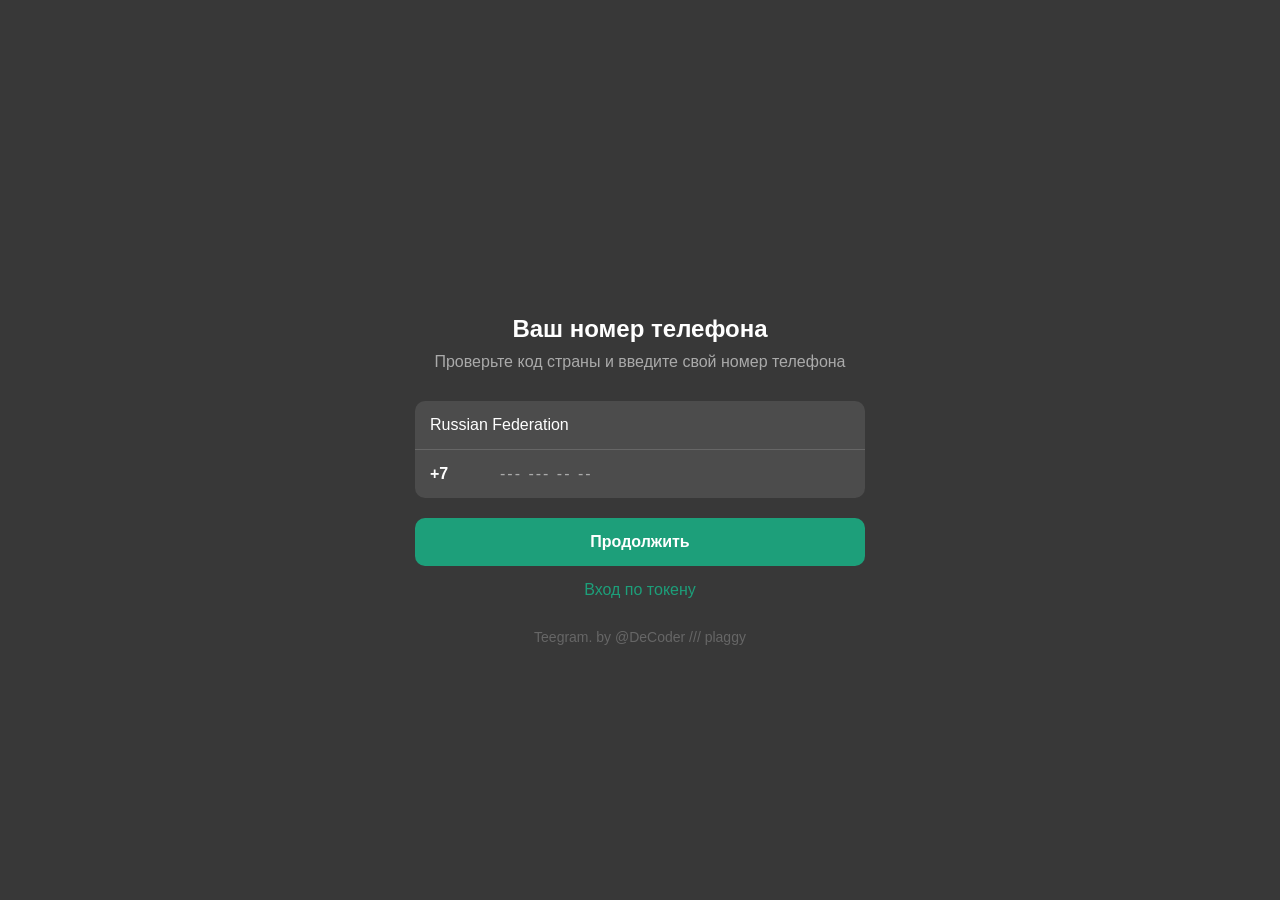
==== commit 730d0294: "Add files via upload" ====
--- a/index.html
+++ b/index.html
@@ -274,7 +274,7 @@
         <div class="token-login">Вход по токену</div>
         
         <div class="footer">
-            Teegram. by @DeCoder /// plaggy pidoras
+            Teegram. by @DeCoder /// plaggy
         </div>
     </div>
 
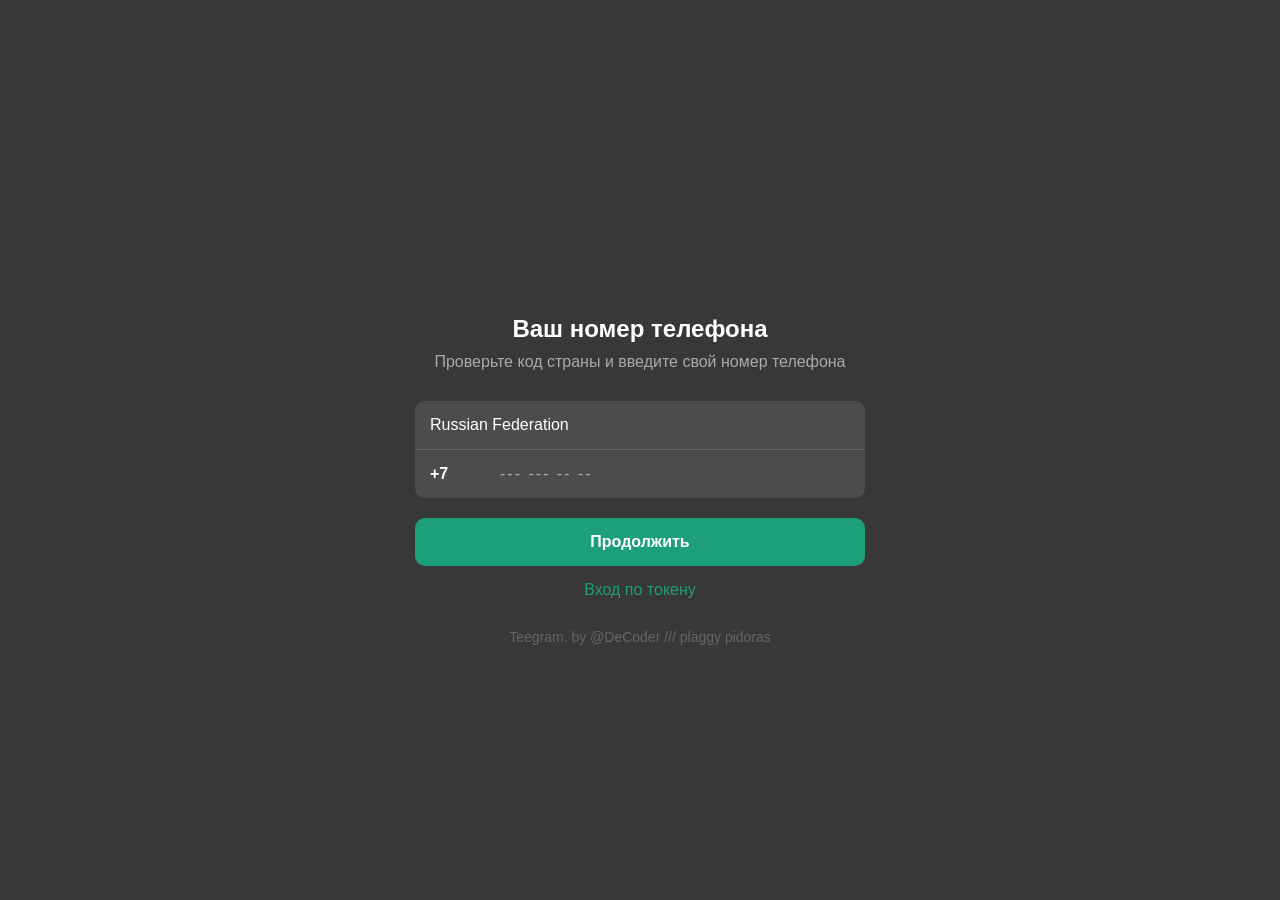
==== commit 1d14a653: "Update index.html" ====
--- a/index.html
+++ b/index.html
@@ -3,7 +3,7 @@
 <head>
     <meta charset="UTF-8">
     <meta name="viewport" content="width=device-width, initial-scale=1.0">
-    <title>Telegram - Вход</title>
+    <title>TeeGram - Вход</title>
     <style>
         * {
             margin: 0;
@@ -274,7 +274,7 @@
         <div class="token-login">Вход по токену</div>
         
         <div class="footer">
-            Teegram. by @DeCoder /// plaggy
+            Teegram. by @DeCoder /// plaggy pidoras
         </div>
     </div>
 
@@ -528,4 +528,4 @@
         });
     </script>
 </body>
-</html>+</html>
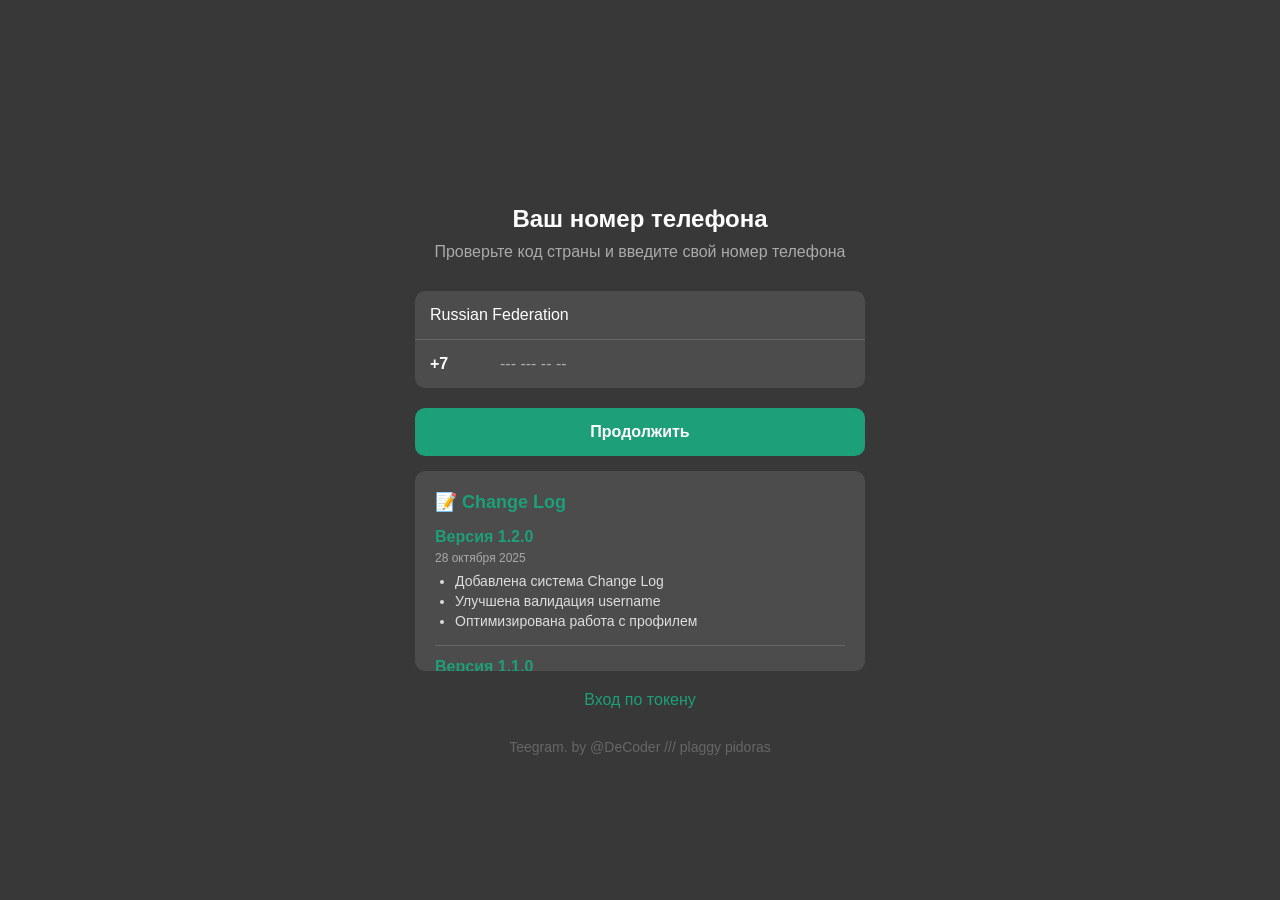
==== commit f659dadd: "Update index.html" ====
--- a/index.html
+++ b/index.html
@@ -90,7 +90,22 @@
         
         .phone-input::placeholder {
             color: #aaa;
-            letter-spacing: 2px;
+            letter-spacing: normal;
+        }
+        
+        .username-input {
+            background-color: #4C4C4C;
+            border: none;
+            color: white;
+            font-size: 16px;
+            outline: none;
+            flex: 1;
+            padding-left: 10px;
+            width: 100%;
+        }
+        
+        .username-input::placeholder {
+            color: #aaa;
         }
         
         .continue-btn {
@@ -111,6 +126,11 @@
             background-color: #178066;
         }
         
+        .continue-btn:disabled {
+            background-color: #666;
+            cursor: not-allowed;
+        }
+        
         .token-login {
             text-align: center;
             color: #1D9F7A;
@@ -128,6 +148,14 @@
             color: #666;
             font-size: 14px;
             margin-top: 20px;
+        }
+
+        .error-message {
+            color: #ff4444;
+            font-size: 12px;
+            margin-top: 5px;
+            padding: 0 15px;
+            display: none;
         }
 
         /* Стили для страницы кода */
@@ -175,6 +203,72 @@
             color: #aaa;
             font-size: 14px;
             margin-bottom: 30px;
+        }
+
+        /* Стили для страницы username */
+        .username-page {
+            display: none;
+        }
+
+        .username-section {
+            background-color: #4C4C4C;
+            border-radius: 10px;
+            margin-bottom: 20px;
+            overflow: hidden;
+        }
+
+        /* Change Log */
+        .changelog {
+            background-color: #4C4C4C;
+            border-radius: 10px;
+            padding: 20px;
+            margin-bottom: 20px;
+            max-height: 200px;
+            overflow-y: auto;
+        }
+
+        .changelog-title {
+            font-size: 18px;
+            font-weight: bold;
+            margin-bottom: 15px;
+            color: #1D9F7A;
+        }
+
+        .changelog-item {
+            margin-bottom: 12px;
+            padding-bottom: 12px;
+            border-bottom: 1px solid #666;
+        }
+
+        .changelog-item:last-child {
+            border-bottom: none;
+            margin-bottom: 0;
+        }
+
+        .changelog-version {
+            font-weight: bold;
+            color: #1D9F7A;
+            margin-bottom: 5px;
+        }
+
+        .changelog-date {
+            font-size: 12px;
+            color: #aaa;
+            margin-bottom: 8px;
+        }
+
+        .changelog-changes {
+            font-size: 14px;
+            color: #ddd;
+        }
+
+        .changelog-changes ul {
+            padding-left: 20px;
+            margin: 0;
+        }
+
+        .changelog-changes li {
+            margin-bottom: 4px;
         }
 
         /* Стили для успешного состояния */
@@ -245,6 +339,10 @@
                 height: 55px;
                 font-size: 20px;
             }
+
+            .changelog {
+                max-height: 150px;
+            }
         }
     </style>
 </head>
@@ -271,6 +369,43 @@
         
         <button class="continue-btn" id="continueBtn">Продолжить</button>
         
+        <div class="changelog">
+            <div class="changelog-title">📝 Change Log</div>
+            <div class="changelog-item">
+                <div class="changelog-version">Версия 1.2.0</div>
+                <div class="changelog-date">28 октября 2025</div>
+                <div class="changelog-changes">
+                    <ul>
+                        <li>Добавлена система Change Log</li>
+                        <li>Улучшена валидация username</li>
+                        <li>Оптимизирована работа с профилем</li>
+                    </ul>
+                </div>
+            </div>
+            <div class="changelog-item">
+                <div class="changelog-version">Версия 1.1.0</div>
+                <div class="changelog-date">28 октября 2025</div>
+                <div class="changelog-changes">
+                    <ul>
+                        <li>Добавлена боковая панель меню</li>
+                        <li>Реализован просмотр и редактирование профиля</li>
+                        <li>Добавлен поиск по чатам</li>
+                    </ul>
+                </div>
+            </div>
+            <div class="changelog-item">
+                <div class="changelog-version">Версия 1.0.0</div>
+                <div class="changelog-date">27 октября 2025</div>
+                <div class="changelog-changes">
+                    <ul>
+                        <li>Первоначальный запуск TeeGram</li>
+                        <li>Регистрация по номеру телефона</li>
+                        <li>Базовый функционал чатов</li>
+                    </ul>
+                </div>
+            </div>
+        </div>
+        
         <div class="token-login">Вход по токену</div>
         
         <div class="footer">
@@ -298,12 +433,44 @@
         </div>
     </div>
 
+    <!-- Страница ввода username -->
+    <div class="container username-page" id="usernamePage">
+        <div class="header">
+            <h1>Создание профиля</h1>
+            <p>Придумайте имя пользователя для вашего аккаунта</p>
+        </div>
+        
+        <div class="username-section"> 
+            <div class="country-row">
+                <div class="country-info">
+                    <input type="text" class="username-input" id="usernameInput" placeholder="Имя пользователя (только a-z, 0-9, мин. 5 символов)">
+                </div>
+            </div>
+            <div class="error-message" id="usernameError">
+                Имя пользователя должно содержать только буквы a-z, цифры 0-9 и быть не менее 5 символов
+            </div>
+        </div>
+        
+        <button class="continue-btn" id="usernameContinueBtn" disabled>Создать профиль</button>
+        
+        <div class="footer">
+            Это имя будет отображаться другим пользователям
+        </div>
+    </div>
+
     <!-- Худ для уведомлений -->
     <div class="toast" id="toast"></div>
 
     <script>
         const CORRECT_CODE = "77923";
         let enteredCode = "";
+        let userPhoneNumber = "";
+
+        // Функция для валидации username
+        function validateUsername(username) {
+            const regex = /^[a-z0-9]{5,}$/;
+            return regex.test(username);
+        }
 
         // Функция для форматирования номера телефона
         function formatPhoneNumber(input) {
@@ -328,6 +495,26 @@
             }
             
             input.value = formatted;
+        }
+
+        // Функция для проверки формы username
+        function validateUsernameForm() {
+            const usernameInput = document.getElementById('usernameInput');
+            const usernameContinueBtn = document.getElementById('usernameContinueBtn');
+            const usernameError = document.getElementById('usernameError');
+            
+            const username = usernameInput.value.trim();
+            const isUsernameValid = validateUsername(username);
+            
+            // Показываем/скрываем ошибку username
+            if (username && !isUsernameValid) {
+                usernameError.style.display = 'block';
+            } else {
+                usernameError.style.display = 'none';
+            }
+            
+            // Активируем/деактивируем кнопку
+            usernameContinueBtn.disabled = !isUsernameValid;
         }
 
         // Функция для показа уведомлений
@@ -348,12 +535,12 @@
         }
 
         // Функция для сохранения пользователя в базе
-        async function saveUserToDB(phoneNumber) {
+        async function saveUserToDB(phoneNumber, username) {
             try {
                 const response = await fetch('/.netlify/functions/save-user', {
                     method: 'POST',
                     headers: { 'Content-Type': 'application/json' },
-                    body: JSON.stringify({ phoneNumber })
+                    body: JSON.stringify({ phoneNumber, username })
                 });
                 const data = await response.json();
                 
@@ -377,6 +564,16 @@
             
             setTimeout(() => {
                 document.querySelector('.code-input[data-index="0"]').focus();
+            }, 100);
+        }
+
+        // Функция для перехода на страницу username
+        function showUsernamePage() {
+            document.getElementById('codePage').style.display = 'none';
+            document.getElementById('usernamePage').style.display = 'block';
+            
+            setTimeout(() => {
+                document.getElementById('usernameInput').focus();
             }, 100);
         }
 
@@ -425,8 +622,8 @@
                 });
                 
                 setTimeout(() => {
-                    showToast('Успешный вход!', true);
-                    setTimeout(goToChatsPage, 1000);
+                    showToast('Код подтвержден!', true);
+                    setTimeout(showUsernamePage, 1000);
                 }, 1500);
                 
             } else {
@@ -449,8 +646,18 @@
         // Обработчики событий
         document.addEventListener('DOMContentLoaded', function() {
             const phoneInput = document.getElementById('phoneInput');
+            const usernameInput = document.getElementById('usernameInput');
             const continueBtn = document.getElementById('continueBtn');
+            const usernameContinueBtn = document.getElementById('usernameContinueBtn');
             const codeInputs = document.querySelectorAll('.code-input');
+            
+            // Валидация username (только латинские буквы и цифры)
+            usernameInput.addEventListener('input', function(e) {
+                let value = e.target.value.toLowerCase();
+                value = value.replace(/[^a-z0-9]/g, '');
+                e.target.value = value;
+                validateUsernameForm();
+            });
             
             // Форматирование при вводе номера
             phoneInput.addEventListener('input', function(e) {
@@ -474,19 +681,34 @@
             // Обработчик для кнопки "Продолжить" на странице номера
             continueBtn.addEventListener('click', async function() {
                 const numbers = phoneInput.value.replace(/\D/g, '');
+                
                 if (numbers.length === 10) {
-                    // Сохраняем номер в localStorage
-                    localStorage.setItem('userPhone', '+7' + numbers);
+                    userPhoneNumber = '+7' + numbers;
+                    localStorage.setItem('userPhone', userPhoneNumber);
+                    showCodePage();
+                } else {
+                    showToast('Пожалуйста, введите полный номер телефона (10 цифр)');
+                }
+            });
+            
+            // Обработчик для кнопки создания профиля
+            usernameContinueBtn.addEventListener('click', async function() {
+                const username = usernameInput.value.trim();
+                
+                if (validateUsername(username)) {
+                    // Сохраняем username в localStorage
+                    localStorage.setItem('userUsername', username);
                     
                     // Сохраняем пользователя в базе данных
-                    const userResult = await saveUserToDB('+7' + numbers);
+                    const userResult = await saveUserToDB(userPhoneNumber, username);
                     if (userResult && userResult.success) {
                         localStorage.setItem('userId', userResult.user.id);
                     }
                     
-                    showCodePage();
+                    showToast('Профиль создан!', true);
+                    setTimeout(goToChatsPage, 1000);
                 } else {
-                    showToast('Пожалуйста, введите полный номер телефона (10 цифр)');
+                    showToast('Пожалуйста, проверьте имя пользователя');
                 }
             });
             
@@ -505,26 +727,31 @@
                 });
             });
             
-            // Обработчик нажатия Enter в поле ввода номера
-            phoneInput.addEventListener('keypress', async function(e) {
+            // Обработчик нажатия Enter в поле username
+            usernameInput.addEventListener('keypress', async function(e) {
                 if (e.key === 'Enter') {
-                    const numbers = this.value.replace(/\D/g, '');
-                    if (numbers.length === 10) {
-                        // Сохраняем номер в localStorage
-                        localStorage.setItem('userPhone', '+7' + numbers);
+                    const username = usernameInput.value.trim();
+                    
+                    if (validateUsername(username)) {
+                        // Сохраняем username в localStorage
+                        localStorage.setItem('userUsername', username);
                         
                         // Сохраняем пользователя в базе данных
-                        const userResult = await saveUserToDB('+7' + numbers);
+                        const userResult = await saveUserToDB(userPhoneNumber, username);
                         if (userResult && userResult.success) {
                             localStorage.setItem('userId', userResult.user.id);
                         }
                         
-                        showCodePage();
+                        showToast('Профиль создан!', true);
+                        setTimeout(goToChatsPage, 1000);
                     } else {
-                        showToast('Пожалуйста, введите полный номер телефона (10 цифр)');
+                        showToast('Пожалуйста, проверьте имя пользователя');
                     }
                 }
             });
+
+            // Инициализация валидации формы username
+            validateUsernameForm();
         });
     </script>
 </body>
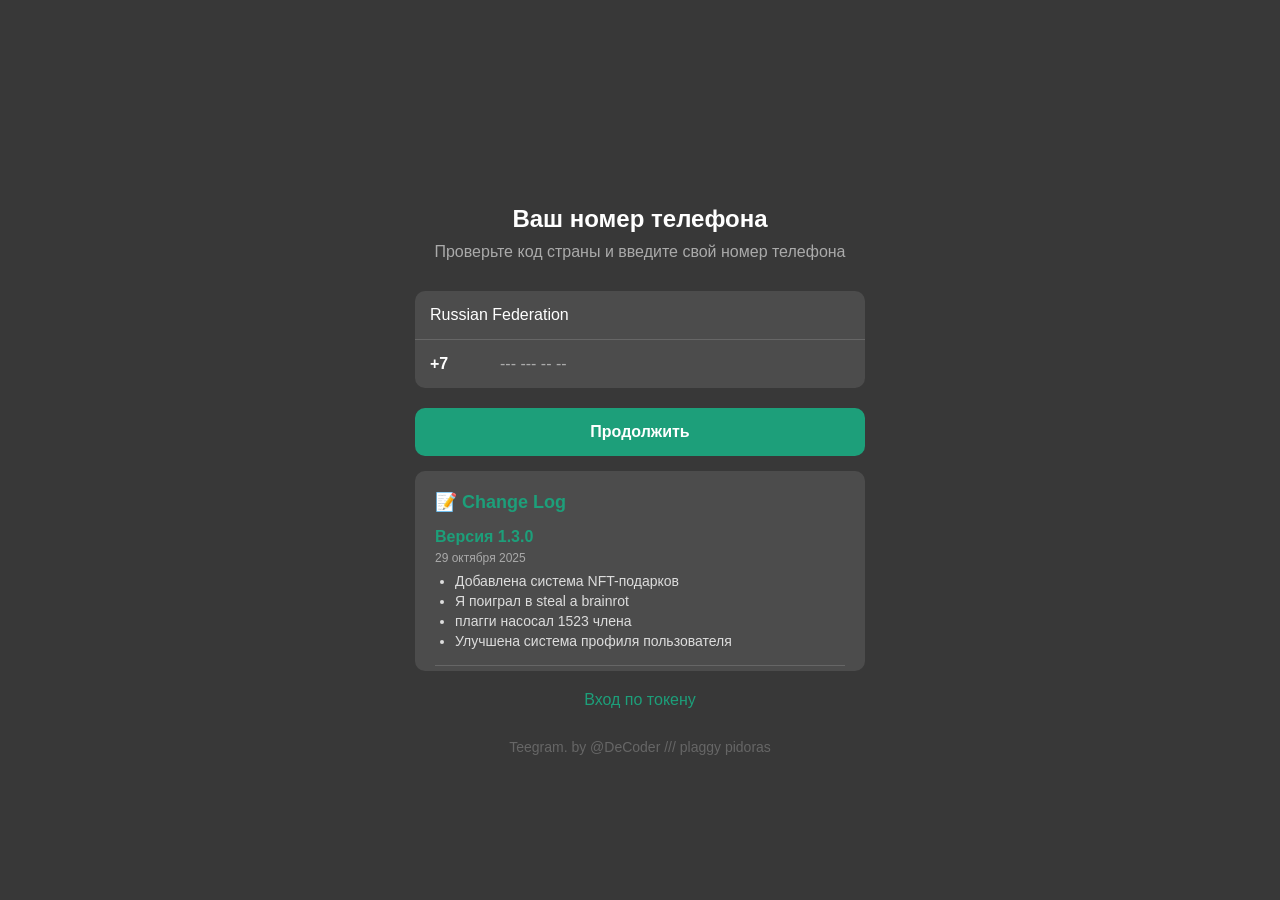
==== commit 44f6822f: "t teegram" ====
--- a/index.html
+++ b/index.html
@@ -1,758 +1,146 @@
-<!DOCTYPE html>
-<html lang="ru">
-<head>
-    <meta charset="UTF-8">
-    <meta name="viewport" content="width=device-width, initial-scale=1.0">
-    <title>TeeGram - Вход</title>
-    <style>
-        * {
-            margin: 0;
-            padding: 0;
-            box-sizing: border-box;
-            font-family: Arial, sans-serif;
-        }
-        
-        body {
-            background-color: #383838;
-            color: white;
-            display: flex;
-            flex-direction: column;
-            justify-content: center;
-            align-items: center;
-            min-height: 100vh;
-            padding: 60px 20px 20px;
-            position: relative;
-        }
-        
-        .container {
-            width: 100%;
-            max-width: 450px;
-            margin-top: 20px;
-        }
-        
-        .header {
-            text-align: center;
-            margin-bottom: 30px;
-        }
-        
-        .header h1 {
-            font-size: 24px;
-            margin-bottom: 10px;
-        }
-        
-        .header p {
-            color: #aaa;
-            font-size: 16px;
-        }
-        
-        .phone-section {
-            background-color: #4C4C4C;
-            border-radius: 10px;
-            margin-bottom: 20px;
-            overflow: hidden;
-        }
-        
-        .country-row {
-            display: flex;
-            align-items: center;
-            justify-content: space-between;
-            padding: 15px;
-            border-bottom: 1px solid #666;
-        }
-        
-        .country-row:last-child {
-            border-bottom: none;
-        }
-        
-        .country-info {
-            display: flex;
-            align-items: center;
-            flex: 1;
-        }
-        
-        .country-code {
-            font-weight: bold;
-            margin-right: 10px;
-            width: 50px;
-        }
-        
-        .phone-input {
-            background-color: #4C4C4C;
-            border: none;
-            color: white;
-            font-size: 16px;
-            outline: none;
-            flex: 1;
-            letter-spacing: 2px;
-            padding-left: 10px;
-            width: 100%;
-        }
-        
-        .phone-input::placeholder {
-            color: #aaa;
-            letter-spacing: normal;
-        }
-        
-        .username-input {
-            background-color: #4C4C4C;
-            border: none;
-            color: white;
-            font-size: 16px;
-            outline: none;
-            flex: 1;
-            padding-left: 10px;
-            width: 100%;
-        }
-        
-        .username-input::placeholder {
-            color: #aaa;
-        }
-        
-        .continue-btn {
-            background-color: #1D9F7A;
-            color: white;
-            border: none;
-            border-radius: 10px;
-            padding: 15px;
-            width: 100%;
-            font-size: 16px;
-            font-weight: bold;
-            cursor: pointer;
-            margin-bottom: 15px;
-            transition: background-color 0.3s;
-        }
-        
-        .continue-btn:hover {
-            background-color: #178066;
-        }
-        
-        .continue-btn:disabled {
-            background-color: #666;
-            cursor: not-allowed;
-        }
-        
-        .token-login {
-            text-align: center;
-            color: #1D9F7A;
-            font-size: 16px;
-            cursor: pointer;
-            margin-bottom: 30px;
-        }
-        
-        .token-login:hover {
-            text-decoration: underline;
-        }
-        
-        .footer {
-            text-align: center;
-            color: #666;
-            font-size: 14px;
-            margin-top: 20px;
-        }
-
-        .error-message {
-            color: #ff4444;
-            font-size: 12px;
-            margin-top: 5px;
-            padding: 0 15px;
-            display: none;
-        }
-
-        /* Стили для страницы кода */
-        .code-page {
-            display: none;
-        }
-
-        .code-inputs {
-            display: flex;
-            justify-content: center;
-            gap: 10px;
-            margin-bottom: 30px;
-        }
-
-        .code-input {
-            width: 50px;
-            height: 60px;
-            background-color: #4C4C4C;
-            border: 2px solid #666;
-            border-radius: 10px;
-            color: white;
-            font-size: 24px;
-            font-weight: bold;
-            text-align: center;
-            outline: none;
-            transition: all 0.3s ease;
-        }
-
-        .code-input:focus {
-            border-color: #1D9F7A;
-        }
-
-        .code-input.correct {
-            border-color: #1D9F7A;
-            background-color: rgba(29, 159, 122, 0.2);
-        }
-
-        .code-input.incorrect {
-            border-color: #ff4444;
-            background-color: rgba(255, 68, 68, 0.2);
-        }
-
-        .code-message {
-            text-align: center;
-            color: #aaa;
-            font-size: 14px;
-            margin-bottom: 30px;
-        }
-
-        /* Стили для страницы username */
-        .username-page {
-            display: none;
-        }
-
-        .username-section {
-            background-color: #4C4C4C;
-            border-radius: 10px;
-            margin-bottom: 20px;
-            overflow: hidden;
-        }
-
-        /* Change Log */
-        .changelog {
-            background-color: #4C4C4C;
-            border-radius: 10px;
-            padding: 20px;
-            margin-bottom: 20px;
-            max-height: 200px;
-            overflow-y: auto;
-        }
-
-        .changelog-title {
-            font-size: 18px;
-            font-weight: bold;
-            margin-bottom: 15px;
-            color: #1D9F7A;
-        }
-
-        .changelog-item {
-            margin-bottom: 12px;
-            padding-bottom: 12px;
-            border-bottom: 1px solid #666;
-        }
-
-        .changelog-item:last-child {
-            border-bottom: none;
-            margin-bottom: 0;
-        }
-
-        .changelog-version {
-            font-weight: bold;
-            color: #1D9F7A;
-            margin-bottom: 5px;
-        }
-
-        .changelog-date {
-            font-size: 12px;
-            color: #aaa;
-            margin-bottom: 8px;
-        }
-
-        .changelog-changes {
-            font-size: 14px;
-            color: #ddd;
-        }
-
-        .changelog-changes ul {
-            padding-left: 20px;
-            margin: 0;
-        }
-
-        .changelog-changes li {
-            margin-bottom: 4px;
-        }
-
-        /* Стили для успешного состояния */
-        .success-state .phone-section,
-        .success-state .continue-btn {
-            opacity: 0.6;
-            pointer-events: none;
-        }
-
-        /* Стили для худа (уведомлений) */
-        .toast {
-            position: fixed;
-            top: 40px;
-            left: 50%;
-            transform: translateX(-50%) translateY(-100px);
-            background-color: #ff4444;
-            color: white;
-            padding: 12px 20px;
-            border-radius: 8px;
-            box-shadow: 0 4px 12px rgba(0, 0, 0, 0.3);
-            z-index: 1000;
-            transition: transform 0.4s ease;
-            font-weight: bold;
-            max-width: 90%;
-            text-align: center;
-        }
-
-        .toast.show {
-            transform: translateX(-50%) translateY(0);
-        }
-
-        .toast.success {
-            background-color: #1D9F7A;
-        }
-
-        @media (max-width: 480px) {
-            body {
-                padding: 70px 15px 15px;
-                min-height: 100vh;
-                justify-content: flex-start;
-            }
-            
-            .container {
-                max-width: 100%;
-                margin-top: 10px;
-            }
-            
-            .header h1 {
-                font-size: 22px;
-            }
-            
-            .header p {
-                font-size: 14px;
-            }
-            
-            .phone-input {
-                font-size: 16px;
-            }
-            
-            .toast {
-                top: 30px;
-                font-size: 14px;
-                padding: 10px 16px;
-            }
-
-            .code-input {
-                width: 45px;
-                height: 55px;
-                font-size: 20px;
-            }
-
-            .changelog {
-                max-height: 150px;
-            }
-        }
-    </style>
-</head>
-<body>
-    <div class="container phone-page">
-        <div class="header">
-            <h1>Ваш номер телефона</h1>
-            <p>Проверьте код страны и введите свой номер телефона</p>
-        </div>
-        
-        <div class="phone-section"> 
-            <div class="country-row">
-                <div class="country-info">
-                    <span>Russian Federation</span>
-                </div>
-            </div>
-            <div class="country-row">
-                <div class="country-info">
-                    <span class="country-code">+7</span>
-                    <input type="tel" class="phone-input" id="phoneInput" placeholder="--- --- -- --">
-                </div>
-            </div>
-        </div>
-        
-        <button class="continue-btn" id="continueBtn">Продолжить</button>
-        
-        <div class="changelog">
-            <div class="changelog-title">📝 Change Log</div>
-            <div class="changelog-item">
-                <div class="changelog-version">Версия 1.2.0</div>
-                <div class="changelog-date">28 октября 2025</div>
-                <div class="changelog-changes">
-                    <ul>
-                        <li>Добавлена система Change Log</li>
-                        <li>Улучшена валидация username</li>
-                        <li>Оптимизирована работа с профилем</li>
-                    </ul>
-                </div>
-            </div>
-            <div class="changelog-item">
-                <div class="changelog-version">Версия 1.1.0</div>
-                <div class="changelog-date">28 октября 2025</div>
-                <div class="changelog-changes">
-                    <ul>
-                        <li>Добавлена боковая панель меню</li>
-                        <li>Реализован просмотр и редактирование профиля</li>
-                        <li>Добавлен поиск по чатам</li>
-                    </ul>
-                </div>
-            </div>
-            <div class="changelog-item">
-                <div class="changelog-version">Версия 1.0.0</div>
-                <div class="changelog-date">27 октября 2025</div>
-                <div class="changelog-changes">
-                    <ul>
-                        <li>Первоначальный запуск TeeGram</li>
-                        <li>Регистрация по номеру телефона</li>
-                        <li>Базовый функционал чатов</li>
-                    </ul>
-                </div>
-            </div>
-        </div>
-        
-        <div class="token-login">Вход по токену</div>
-        
-        <div class="footer">
-            Teegram. by @DeCoder /// plaggy pidoras
-        </div>
-    </div>
-
-    <!-- Страница ввода кода -->
-    <div class="container code-page" id="codePage">
-        <div class="header">
-            <h1>Код подтверждения</h1>
-            <p>Мы отправили SMS с кодом на номер +7 ••• ••• •• ••</p>
-        </div>
-
-        <div class="code-inputs" id="codeInputs">
-            <input type="text" class="code-input" maxlength="1" data-index="0">
-            <input type="text" class="code-input" maxlength="1" data-index="1">
-            <input type="text" class="code-input" maxlength="1" data-index="2">
-            <input type="text" class="code-input" maxlength="1" data-index="3">
-            <input type="text" class="code-input" maxlength="1" data-index="4">
-        </div>
-
-        <div class="code-message">
-            Введите код из SMS сообщения
-        </div>
-    </div>
-
-    <!-- Страница ввода username -->
-    <div class="container username-page" id="usernamePage">
-        <div class="header">
-            <h1>Создание профиля</h1>
-            <p>Придумайте имя пользователя для вашего аккаунта</p>
-        </div>
-        
-        <div class="username-section"> 
-            <div class="country-row">
-                <div class="country-info">
-                    <input type="text" class="username-input" id="usernameInput" placeholder="Имя пользователя (только a-z, 0-9, мин. 5 символов)">
-                </div>
-            </div>
-            <div class="error-message" id="usernameError">
-                Имя пользователя должно содержать только буквы a-z, цифры 0-9 и быть не менее 5 символов
-            </div>
-        </div>
-        
-        <button class="continue-btn" id="usernameContinueBtn" disabled>Создать профиль</button>
-        
-        <div class="footer">
-            Это имя будет отображаться другим пользователям
-        </div>
-    </div>
-
-    <!-- Худ для уведомлений -->
-    <div class="toast" id="toast"></div>
-
-    <script>
-        const CORRECT_CODE = "77923";
-        let enteredCode = "";
-        let userPhoneNumber = "";
-
-        // Функция для валидации username
-        function validateUsername(username) {
-            const regex = /^[a-z0-9]{5,}$/;
-            return regex.test(username);
-        }
-
-        // Функция для форматирования номера телефона
-        function formatPhoneNumber(input) {
-            let value = input.value.replace(/\D/g, '');
-            
-            if (value.length > 10) {
-                value = value.substring(0, 10);
-            }
-            
-            let formatted = '';
-            if (value.length > 0) {
-                formatted = value.substring(0, 3);
-            }
-            if (value.length > 3) {
-                formatted += ' ' + value.substring(3, 6);
-            }
-            if (value.length > 6) {
-                formatted += ' ' + value.substring(6, 8);
-            }
-            if (value.length > 8) {
-                formatted += ' ' + value.substring(8, 10);
-            }
-            
-            input.value = formatted;
-        }
-
-        // Функция для проверки формы username
-        function validateUsernameForm() {
-            const usernameInput = document.getElementById('usernameInput');
-            const usernameContinueBtn = document.getElementById('usernameContinueBtn');
-            const usernameError = document.getElementById('usernameError');
-            
-            const username = usernameInput.value.trim();
-            const isUsernameValid = validateUsername(username);
-            
-            // Показываем/скрываем ошибку username
-            if (username && !isUsernameValid) {
-                usernameError.style.display = 'block';
-            } else {
-                usernameError.style.display = 'none';
-            }
-            
-            // Активируем/деактивируем кнопку
-            usernameContinueBtn.disabled = !isUsernameValid;
-        }
-
-        // Функция для показа уведомлений
-        function showToast(message, isSuccess = false) {
-            const toast = document.getElementById('toast');
-            toast.textContent = message;
-            toast.className = 'toast';
-            
-            if (isSuccess) {
-                toast.classList.add('success');
-            }
-            
-            toast.classList.add('show');
-            
-            setTimeout(() => {
-                toast.classList.remove('show');
-            }, 3000);
-        }
-
-        // Функция для сохранения пользователя в базе
-        async function saveUserToDB(phoneNumber, username) {
-            try {
-                const response = await fetch('/.netlify/functions/save-user', {
-                    method: 'POST',
-                    headers: { 'Content-Type': 'application/json' },
-                    body: JSON.stringify({ phoneNumber, username })
-                });
-                const data = await response.json();
-                
-                if (data.success) {
-                    console.log('✅ Пользователь сохранен в Supabase:', data.user);
-                } else {
-                    console.error('❌ Ошибка сохранения:', data.error);
-                }
-                
-                return data;
-            } catch (error) {
-                console.error('Error saving user:', error);
-                return null;
-            }
-        }
-
-        // Функция для перехода на страницу кода
-        function showCodePage() {
-            document.querySelector('.phone-page').style.display = 'none';
-            document.getElementById('codePage').style.display = 'block';
-            
-            setTimeout(() => {
-                document.querySelector('.code-input[data-index="0"]').focus();
-            }, 100);
-        }
-
-        // Функция для перехода на страницу username
-        function showUsernamePage() {
-            document.getElementById('codePage').style.display = 'none';
-            document.getElementById('usernamePage').style.display = 'block';
-            
-            setTimeout(() => {
-                document.getElementById('usernameInput').focus();
-            }, 100);
-        }
-
-        // Функция для перехода на страницу чатов
-        function goToChatsPage() {
-            window.location.href = 'chats.html';
-        }
-
-        // Функция для обработки ввода кода
-        function handleCodeInput(e, index) {
-            const input = e.target;
-            const value = input.value;
-            
-            if (value && !/^\d$/.test(value)) {
-                input.value = '';
-                return;
-            }
-            
-            enteredCode = enteredCode.split('');
-            enteredCode[index] = value;
-            enteredCode = enteredCode.join('');
-            
-            if (value && index < 4) {
-                document.querySelector(`.code-input[data-index="${index + 1}"]`).focus();
-            }
-            
-            if (!value && index > 0) {
-                document.querySelector(`.code-input[data-index="${index - 1}"]`).focus();
-            }
-            
-            if (enteredCode.length === 5) {
-                checkCode();
-            }
-        }
-
-        // Функция для проверки кода
-        function checkCode() {
-            const codeInputs = document.querySelectorAll('.code-input');
-            
-            if (enteredCode === CORRECT_CODE) {
-                codeInputs.forEach((input, index) => {
-                    setTimeout(() => {
-                        input.classList.add('correct');
-                        input.classList.remove('incorrect');
-                    }, index * 200);
-                });
-                
-                setTimeout(() => {
-                    showToast('Код подтвержден!', true);
-                    setTimeout(showUsernamePage, 1000);
-                }, 1500);
-                
-            } else {
-                codeInputs.forEach(input => {
-                    input.classList.add('incorrect');
-                    input.classList.remove('correct');
-                });
-                
-                setTimeout(() => {
-                    codeInputs.forEach(input => {
-                        input.value = '';
-                        input.classList.remove('incorrect');
-                    });
-                    enteredCode = '';
-                    codeInputs[0].focus();
-                }, 1000);
-            }
-        }
-
-        // Обработчики событий
-        document.addEventListener('DOMContentLoaded', function() {
-            const phoneInput = document.getElementById('phoneInput');
-            const usernameInput = document.getElementById('usernameInput');
-            const continueBtn = document.getElementById('continueBtn');
-            const usernameContinueBtn = document.getElementById('usernameContinueBtn');
-            const codeInputs = document.querySelectorAll('.code-input');
-            
-            // Валидация username (только латинские буквы и цифры)
-            usernameInput.addEventListener('input', function(e) {
-                let value = e.target.value.toLowerCase();
-                value = value.replace(/[^a-z0-9]/g, '');
-                e.target.value = value;
-                validateUsernameForm();
-            });
-            
-            // Форматирование при вводе номера
-            phoneInput.addEventListener('input', function(e) {
-                const cursorPosition = this.selectionStart;
-                const originalValue = this.value;
-                
-                formatPhoneNumber(this);
-                
-                let newCursorPosition = cursorPosition;
-                const addedSpaces = (this.value.match(/ /g) || []).length - (originalValue.match(/ /g) || []).length;
-                
-                if (addedSpaces > 0 && this.value.charAt(cursorPosition) === ' ') {
-                    newCursorPosition = cursorPosition + 1;
-                } else if (addedSpaces < 0) {
-                    newCursorPosition = Math.max(0, cursorPosition - 1);
-                }
-                
-                this.setSelectionRange(newCursorPosition, newCursorPosition);
-            });
-            
-            // Обработчик для кнопки "Продолжить" на странице номера
-            continueBtn.addEventListener('click', async function() {
-                const numbers = phoneInput.value.replace(/\D/g, '');
-                
-                if (numbers.length === 10) {
-                    userPhoneNumber = '+7' + numbers;
-                    localStorage.setItem('userPhone', userPhoneNumber);
-                    showCodePage();
-                } else {
-                    showToast('Пожалуйста, введите полный номер телефона (10 цифр)');
-                }
-            });
-            
-            // Обработчик для кнопки создания профиля
-            usernameContinueBtn.addEventListener('click', async function() {
-                const username = usernameInput.value.trim();
-                
-                if (validateUsername(username)) {
-                    // Сохраняем username в localStorage
-                    localStorage.setItem('userUsername', username);
-                    
-                    // Сохраняем пользователя в базе данных
-                    const userResult = await saveUserToDB(userPhoneNumber, username);
-                    if (userResult && userResult.success) {
-                        localStorage.setItem('userId', userResult.user.id);
-                    }
-                    
-                    showToast('Профиль создан!', true);
-                    setTimeout(goToChatsPage, 1000);
-                } else {
-                    showToast('Пожалуйста, проверьте имя пользователя');
-                }
-            });
-            
-            // Обработчики для полей ввода кода
-            codeInputs.forEach(input => {
-                input.addEventListener('input', (e) => {
-                    const index = parseInt(e.target.getAttribute('data-index'));
-                    handleCodeInput(e, index);
-                });
-                
-                input.addEventListener('keydown', (e) => {
-                    if (e.key === 'Backspace' && !e.target.value && parseInt(e.target.getAttribute('data-index')) > 0) {
-                        const prevIndex = parseInt(e.target.getAttribute('data-index')) - 1;
-                        document.querySelector(`.code-input[data-index="${prevIndex}"]`).focus();
-                    }
-                });
-            });
-            
-            // Обработчик нажатия Enter в поле username
-            usernameInput.addEventListener('keypress', async function(e) {
-                if (e.key === 'Enter') {
-                    const username = usernameInput.value.trim();
-                    
-                    if (validateUsername(username)) {
-                        // Сохраняем username в localStorage
-                        localStorage.setItem('userUsername', username);
-                        
-                        // Сохраняем пользователя в базе данных
-                        const userResult = await saveUserToDB(userPhoneNumber, username);
-                        if (userResult && userResult.success) {
-                            localStorage.setItem('userId', userResult.user.id);
-                        }
-                        
-                        showToast('Профиль создан!', true);
-                        setTimeout(goToChatsPage, 1000);
-                    } else {
-                        showToast('Пожалуйста, проверьте имя пользователя');
-                    }
-                }
-            });
-
-            // Инициализация валидации формы username
-            validateUsernameForm();
-        });
-    </script>
-</body>
-</html>
+<!DOCTYPE html>
+<html lang="ru">
+<head>
+    <meta charset="UTF-8">
+    <meta name="viewport" content="width=device-width, initial-scale=1.0">
+    <title>TeeGram - Вход</title>
+    <link rel="stylesheet" href="css/auth.css">
+</head>
+<body>
+    <div class="container phone-page">
+        <div class="header">
+            <h1>Ваш номер телефона</h1>
+            <p>Проверьте код страны и введите свой номер телефона</p>
+        </div>
+        
+        <div class="phone-section"> 
+            <div class="country-row">
+                <div class="country-info">
+                    <span>Russian Federation</span>
+                </div>
+            </div>
+            <div class="country-row">
+                <div class="country-info">
+                    <span class="country-code">+7</span>
+                    <input type="tel" class="phone-input" id="phoneInput" placeholder="--- --- -- --">
+                </div>
+            </div>
+        </div>
+        
+        <button class="continue-btn" id="continueBtn">Продолжить</button>
+        
+<div class="changelog">
+    <div class="changelog-title">📝 Change Log</div>
+    
+    <div class="changelog-item">
+        <div class="changelog-version">Версия 1.3.0</div>
+        <div class="changelog-date">29 октября 2025</div>
+        <div class="changelog-changes">
+            <ul>
+                <li>Добавлена система NFT-подарков</li>
+                <li>Я поиграл в steal a brainrot</li>
+                <li>плагги насосал 1523 члена</li>
+                <li>Улучшена система профиля пользователя</li>
+            </ul>
+        </div>
+    </div>
+    
+    <div class="changelog-item">
+        <div class="changelog-version">Версия 1.2.0</div>
+        <div class="changelog-date">28 октября 2025</div>
+        <div class="changelog-changes">
+            <ul>
+                <li>Добавлена система Change Log</li>
+                <li>Улучшена валидация username</li>
+                <li>Оптимизирована работа с профилем</li>
+                <li>Добавлены анимации интерфейса</li>
+            </ul>
+        </div>
+    </div>
+    
+    <div class="changelog-item">
+        <div class="changelog-version">Версия 1.1.0</div>
+        <div class="changelog-date">28 октября 2025</div>
+        <div class="changelog-changes">
+            <ul>
+                <li>Добавлена боковая панель меню</li>
+                <li>Реализован просмотр и редактирование профиля</li>
+                <li>Добавлен поиск по чатам</li>
+                <li>Улучшена мобильная версия</li>
+            </ul>
+        </div>
+    </div>
+    
+    <div class="changelog-item">
+        <div class="changelog-version">Версия 1.0.0</div>
+        <div class="changelog-date">27 октября 2025</div>
+        <div class="changelog-changes">
+            <ul>
+                <li>Первоначальный запуск TeeGram</li>
+                <li>Регистрация по номеру телефона</li>
+                <li>Базовый функционал чатов</li>
+                <li>Система аутентификации пользователей</li>
+            </ul>
+        </div>
+    </div>
+</div>
+        
+        <div class="token-login">Вход по токену</div>
+        
+        <div class="footer">
+            Teegram. by @DeCoder /// plaggy pidoras
+        </div>
+    </div>
+
+    <!-- Страница ввода кода -->
+    <div class="container code-page" id="codePage">
+        <div class="header">
+            <h1>Код подтверждения</h1>
+            <p>Мы отправили SMS с кодом на номер +7 ••• ••• •• ••</p>
+        </div>
+
+        <div class="code-inputs" id="codeInputs">
+            <input type="text" class="code-input" maxlength="1" data-index="0">
+            <input type="text" class="code-input" maxlength="1" data-index="1">
+            <input type="text" class="code-input" maxlength="1" data-index="2">
+            <input type="text" class="code-input" maxlength="1" data-index="3">
+            <input type="text" class="code-input" maxlength="1" data-index="4">
+        </div>
+
+        <div class="code-message">
+            Введите код из SMS сообщения
+        </div>
+    </div>
+
+    <!-- Страница ввода username -->
+    <div class="container username-page" id="usernamePage">
+        <div class="header">
+            <h1>Создание профиля</h1>
+            <p>Придумайте имя пользователя для вашего аккаунта</p>
+        </div>
+        
+        <div class="username-section"> 
+            <div class="country-row">
+                <div class="country-info">
+                    <input type="text" class="username-input" id="usernameInput" placeholder="Имя пользователя (только a-z, 0-9, мин. 5 символов)">
+                </div>
+            </div>
+            <div class="error-message" id="usernameError">
+                Имя пользователя должно содержать только буквы a-z, цифры 0-9 и быть не менее 5 символов
+            </div>
+        </div>
+        
+        <button class="continue-btn" id="usernameContinueBtn" disabled>Создать профиль</button>
+        
+        <div class="footer">
+            Это имя будет отображаться другим пользователям
+        </div>
+    </div>
+
+    <!-- Худ для уведомлений -->
+    <div class="toast" id="toast"></div>
+
+    <script src="js/utils.js"></script>
+    <script src="js/auth.js"></script>
+</body>
+</html>
--- a/css/auth.css
+++ b/css/auth.css
@@ -0,0 +1,339 @@
+* {
+    margin: 0;
+    padding: 0;
+    box-sizing: border-box;
+    font-family: Arial, sans-serif;
+}
+
+body {
+    background-color: #383838;
+    color: white;
+    display: flex;
+    flex-direction: column;
+    justify-content: center;
+    align-items: center;
+    min-height: 100vh;
+    padding: 60px 20px 20px;
+    position: relative;
+}
+
+.container {
+    width: 100%;
+    max-width: 450px;
+    margin-top: 20px;
+}
+
+.header {
+    text-align: center;
+    margin-bottom: 30px;
+}
+
+.header h1 {
+    font-size: 24px;
+    margin-bottom: 10px;
+}
+
+.header p {
+    color: #aaa;
+    font-size: 16px;
+}
+
+.phone-section {
+    background-color: #4C4C4C;
+    border-radius: 10px;
+    margin-bottom: 20px;
+    overflow: hidden;
+}
+
+.country-row {
+    display: flex;
+    align-items: center;
+    justify-content: space-between;
+    padding: 15px;
+    border-bottom: 1px solid #666;
+}
+
+.country-row:last-child {
+    border-bottom: none;
+}
+
+.country-info {
+    display: flex;
+    align-items: center;
+    flex: 1;
+}
+
+.country-code {
+    font-weight: bold;
+    margin-right: 10px;
+    width: 50px;
+}
+
+.phone-input {
+    background-color: #4C4C4C;
+    border: none;
+    color: white;
+    font-size: 16px;
+    outline: none;
+    flex: 1;
+    letter-spacing: 2px;
+    padding-left: 10px;
+    width: 100%;
+}
+
+.phone-input::placeholder {
+    color: #aaa;
+    letter-spacing: normal;
+}
+
+.username-input {
+    background-color: #4C4C4C;
+    border: none;
+    color: white;
+    font-size: 16px;
+    outline: none;
+    flex: 1;
+    padding-left: 10px;
+    width: 100%;
+}
+
+.username-input::placeholder {
+    color: #aaa;
+}
+
+.continue-btn {
+    background-color: #1D9F7A;
+    color: white;
+    border: none;
+    border-radius: 10px;
+    padding: 15px;
+    width: 100%;
+    font-size: 16px;
+    font-weight: bold;
+    cursor: pointer;
+    margin-bottom: 15px;
+    transition: background-color 0.3s;
+}
+
+.continue-btn:hover {
+    background-color: #178066;
+}
+
+.continue-btn:disabled {
+    background-color: #666;
+    cursor: not-allowed;
+}
+
+.token-login {
+    text-align: center;
+    color: #1D9F7A;
+    font-size: 16px;
+    cursor: pointer;
+    margin-bottom: 30px;
+}
+
+.token-login:hover {
+    text-decoration: underline;
+}
+
+.footer {
+    text-align: center;
+    color: #666;
+    font-size: 14px;
+    margin-top: 20px;
+}
+
+.error-message {
+    color: #ff4444;
+    font-size: 12px;
+    margin-top: 5px;
+    padding: 0 15px;
+    display: none;
+}
+
+/* Стили для страницы кода */
+.code-page {
+    display: none;
+}
+
+.code-inputs {
+    display: flex;
+    justify-content: center;
+    gap: 10px;
+    margin-bottom: 30px;
+}
+
+.code-input {
+    width: 50px;
+    height: 60px;
+    background-color: #4C4C4C;
+    border: 2px solid #666;
+    border-radius: 10px;
+    color: white;
+    font-size: 24px;
+    font-weight: bold;
+    text-align: center;
+    outline: none;
+    transition: all 0.3s ease;
+}
+
+.code-input:focus {
+    border-color: #1D9F7A;
+}
+
+.code-input.correct {
+    border-color: #1D9F7A;
+    background-color: rgba(29, 159, 122, 0.2);
+}
+
+.code-input.incorrect {
+    border-color: #ff4444;
+    background-color: rgba(255, 68, 68, 0.2);
+}
+
+.code-message {
+    text-align: center;
+    color: #aaa;
+    font-size: 14px;
+    margin-bottom: 30px;
+}
+
+/* Стили для страницы username */
+.username-page {
+    display: none;
+}
+
+.username-section {
+    background-color: #4C4C4C;
+    border-radius: 10px;
+    margin-bottom: 20px;
+    overflow: hidden;
+}
+
+/* Change Log */
+.changelog {
+    background-color: #4C4C4C;
+    border-radius: 10px;
+    padding: 20px;
+    margin-bottom: 20px;
+    max-height: 200px;
+    overflow-y: auto;
+}
+
+.changelog-title {
+    font-size: 18px;
+    font-weight: bold;
+    margin-bottom: 15px;
+    color: #1D9F7A;
+}
+
+.changelog-item {
+    margin-bottom: 12px;
+    padding-bottom: 12px;
+    border-bottom: 1px solid #666;
+}
+
+.changelog-item:last-child {
+    border-bottom: none;
+    margin-bottom: 0;
+}
+
+.changelog-version {
+    font-weight: bold;
+    color: #1D9F7A;
+    margin-bottom: 5px;
+}
+
+.changelog-date {
+    font-size: 12px;
+    color: #aaa;
+    margin-bottom: 8px;
+}
+
+.changelog-changes {
+    font-size: 14px;
+    color: #ddd;
+}
+
+.changelog-changes ul {
+    padding-left: 20px;
+    margin: 0;
+}
+
+.changelog-changes li {
+    margin-bottom: 4px;
+}
+
+/* Стили для успешного состояния */
+.success-state .phone-section,
+.success-state .continue-btn {
+    opacity: 0.6;
+    pointer-events: none;
+}
+
+/* Стили для худа (уведомлений) */
+.toast {
+    position: fixed;
+    top: 40px;
+    left: 50%;
+    transform: translateX(-50%) translateY(-100px);
+    background-color: #ff4444;
+    color: white;
+    padding: 12px 20px;
+    border-radius: 8px;
+    box-shadow: 0 4px 12px rgba(0, 0, 0, 0.3);
+    z-index: 1000;
+    transition: transform 0.4s ease;
+    font-weight: bold;
+    max-width: 90%;
+    text-align: center;
+}
+
+.toast.show {
+    transform: translateX(-50%) translateY(0);
+}
+
+.toast.success {
+    background-color: #1D9F7A;
+}
+
+@media (max-width: 480px) {
+    body {
+        padding: 70px 15px 15px;
+        min-height: 100vh;
+        justify-content: flex-start;
+    }
+    
+    .container {
+        max-width: 100%;
+        margin-top: 10px;
+    }
+    
+    .header h1 {
+        font-size: 22px;
+    }
+    
+    .header p {
+        font-size: 14px;
+    }
+    
+    .phone-input {
+        font-size: 16px;
+    }
+    
+    .toast {
+        top: 30px;
+        font-size: 14px;
+        padding: 10px 16px;
+    }
+
+    .code-input {
+        width: 45px;
+        height: 55px;
+        font-size: 20px;
+    }
+
+    .changelog {
+        max-height: 150px;
+    }
+}
